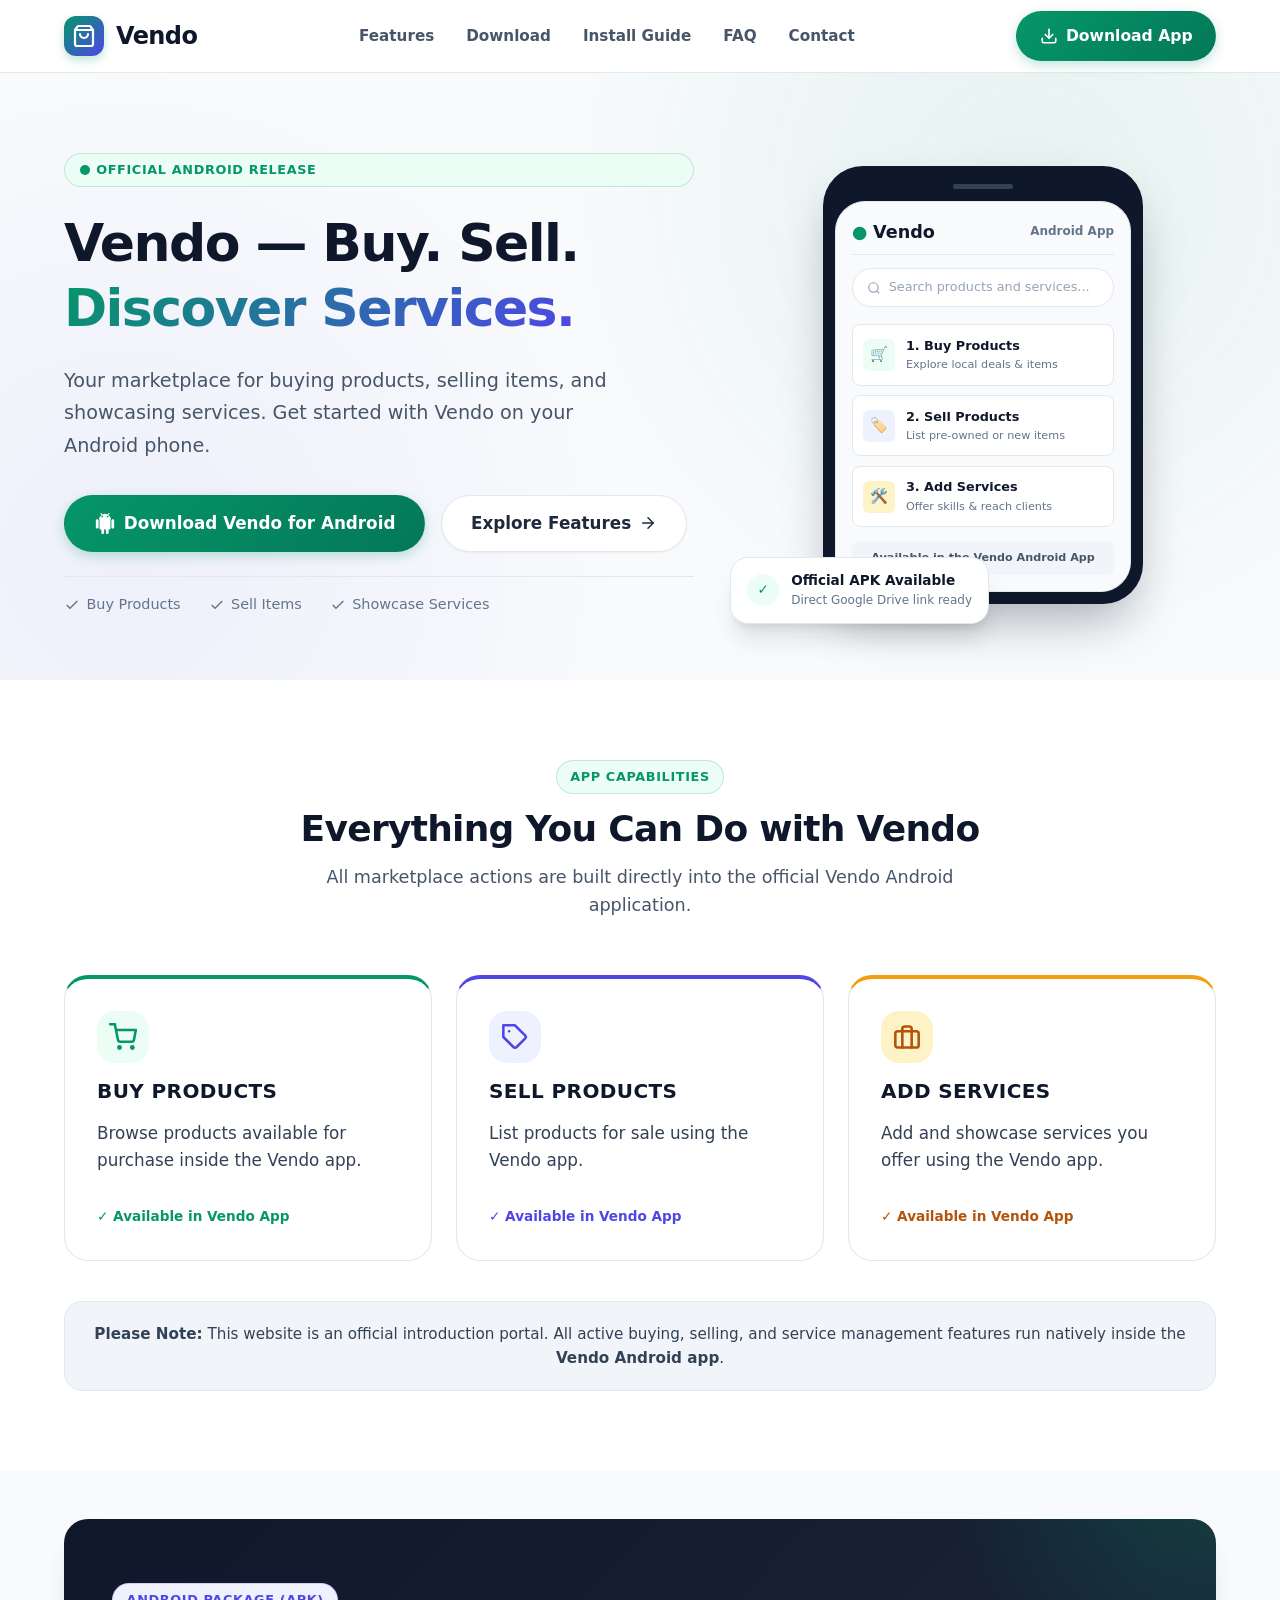
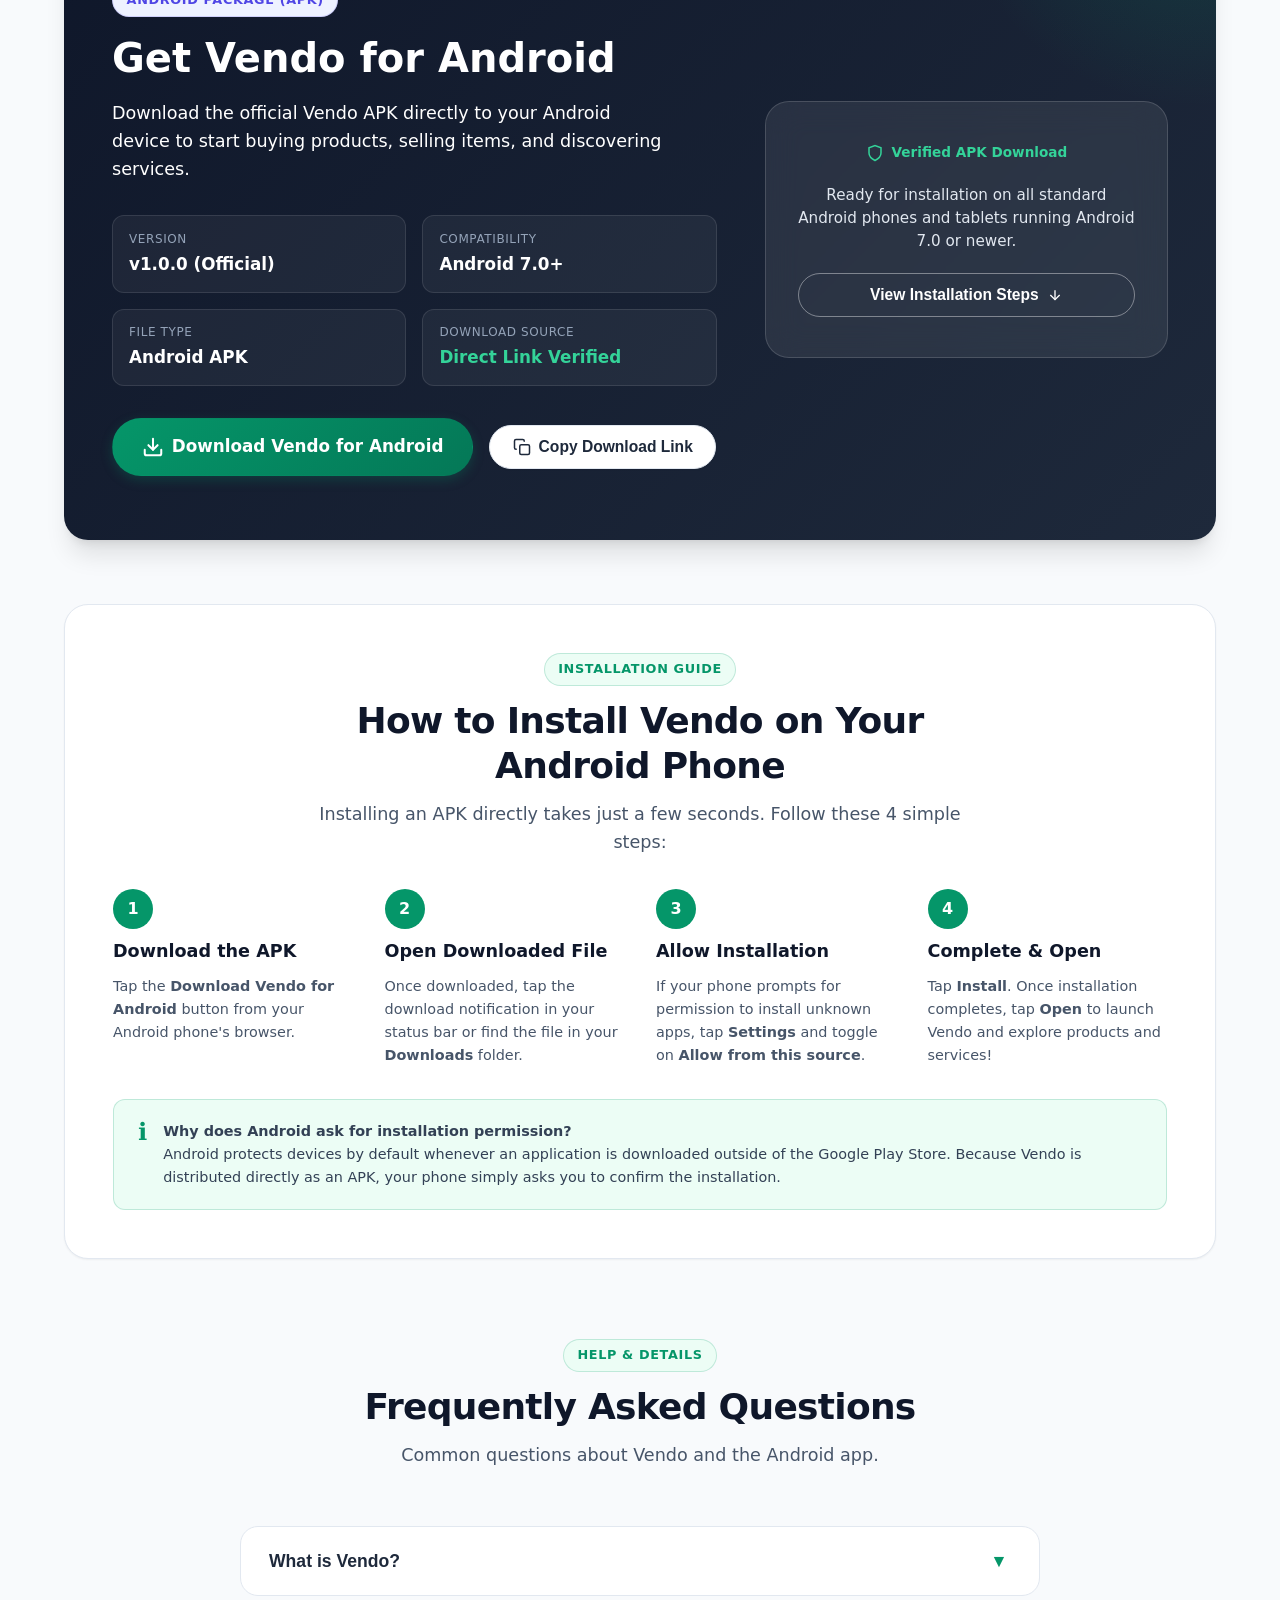
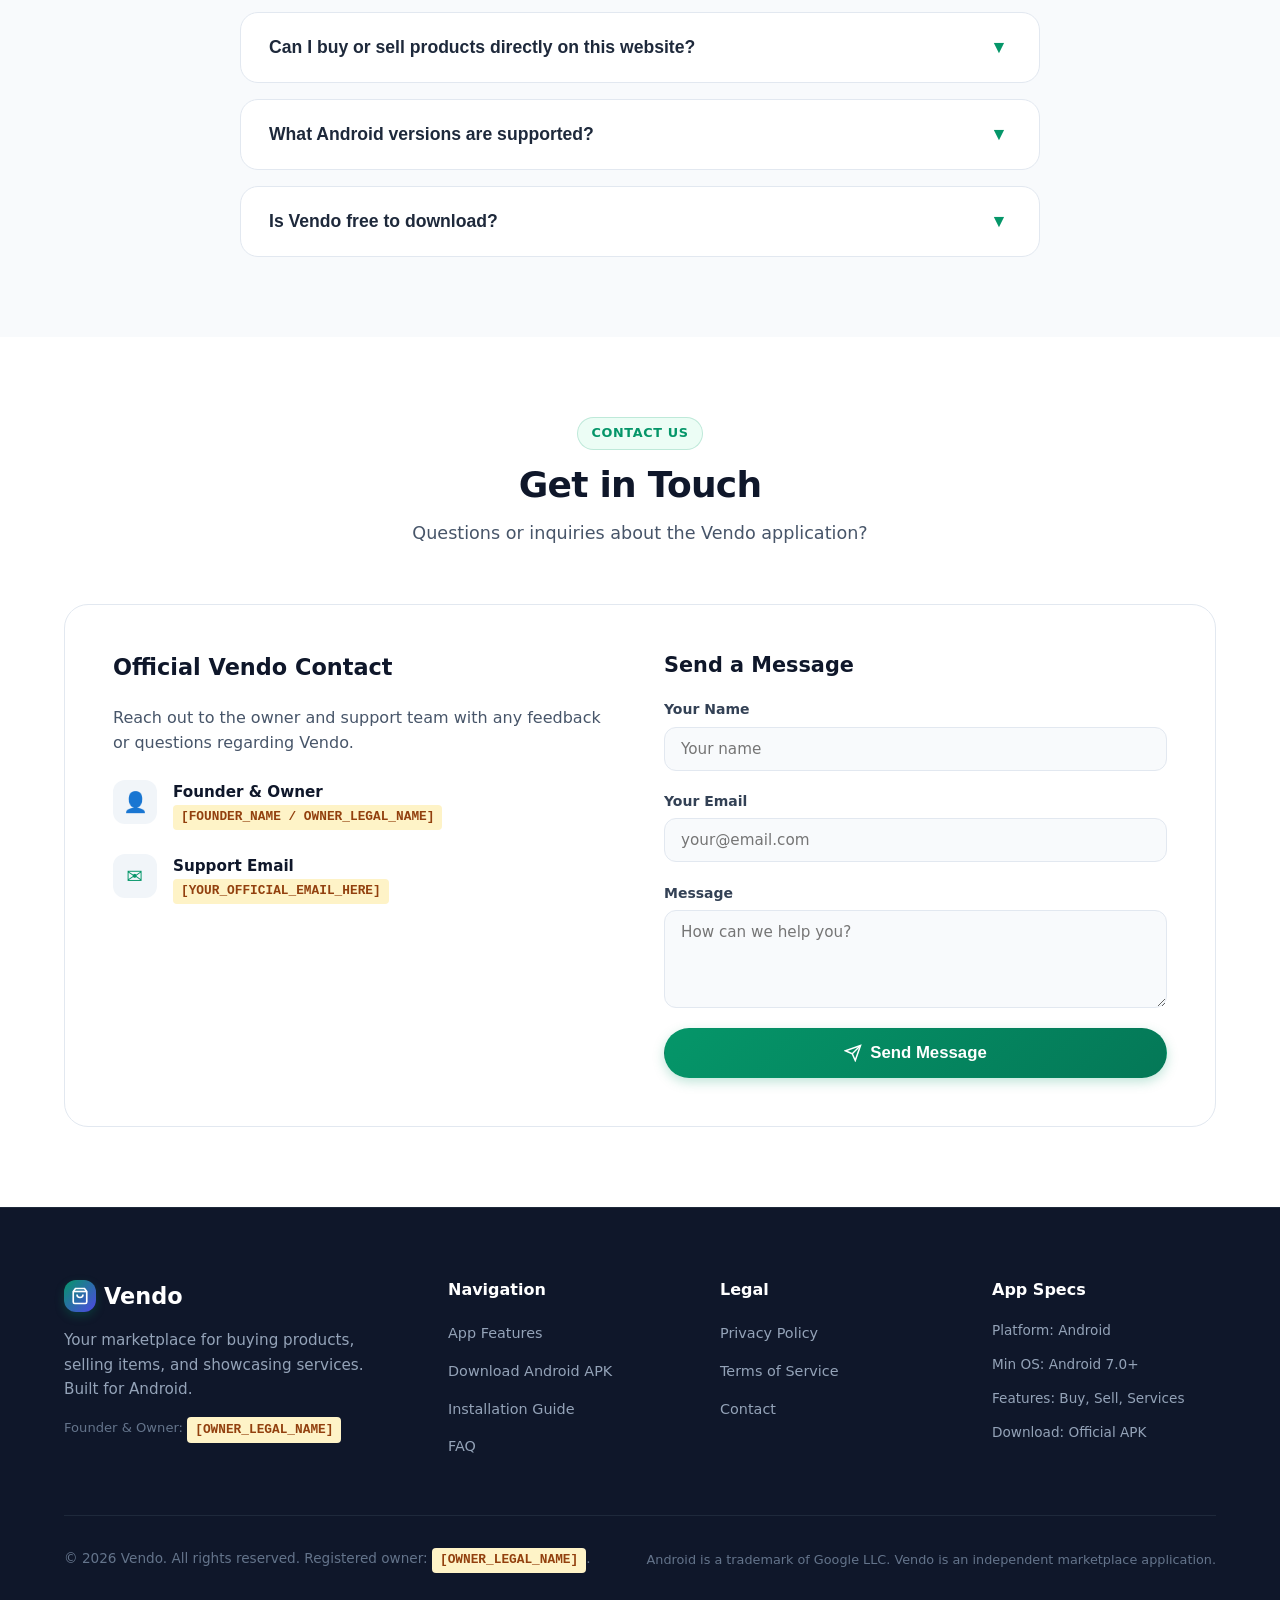
==== index.html @ dba53fa5 "Add files via upload" ====
<!DOCTYPE html>
<html lang="en">
<head>
  <meta charset="UTF-8">
  <meta name="viewport" content="width=device-width, initial-scale=1.0">
  <meta name="description" content="Your marketplace for buying products, selling items, and showcasing services. Get started with Vendo on your Android phone.">
  <meta name="theme-color" content="#059669">
  <title>Vendo — Buy. Sell. Discover Services.</title>
  <link rel="stylesheet" href="styles.css">
</head>
<body>

  <!-- Navigation Header -->
  <header class="header">
    <div class="container nav">
      <a href="#" class="brand-logo" aria-label="Vendo Home">
        <div class="brand-icon">
          <!-- Vendo Shopping & Services Icon SVG -->
          <svg width="24" height="24" viewBox="0 0 24 24" fill="none" stroke="currentColor" stroke-width="2.2" stroke-linecap="round" stroke-linejoin="round">
            <path d="M6 2L3 6v14a2 2 0 0 0 2 2h14a2 2 0 0 0 2-2V6l-3-4z"/>
            <line x1="3" y1="6" x2="21" y2="6"/>
            <path d="M16 10a4 4 0 0 1-8 0"/>
          </svg>
        </div>
        <span>Vendo</span>
      </a>

      <nav>
        <ul class="nav-links" id="navLinks">
          <li><a href="#features" class="nav-link">Features</a></li>
          <li><a href="#download" class="nav-link">Download</a></li>
          <li><a href="#installation-guide" class="nav-link">Install Guide</a></li>
          <li><a href="#faq" class="nav-link">FAQ</a></li>
          <li><a href="#contact" class="nav-link">Contact</a></li>
        </ul>
      </nav>

      <div class="nav-cta">
        <a href="https://drive.google.com/uc?export=download&id=1zGqnEfW3pC6KTOBpd0ypDv3TJyHWee6G" class="btn btn-primary btn-download-apk" target="_blank" rel="noopener noreferrer">
          <svg width="18" height="18" viewBox="0 0 24 24" fill="none" stroke="currentColor" stroke-width="2.2" stroke-linecap="round" stroke-linejoin="round">
            <path d="M21 15v4a2 2 0 0 1-2 2H5a2 2 0 0 1-2-2v-4"/>
            <polyline points="7 10 12 15 17 10"/>
            <line x1="12" y1="15" x2="12" y2="3"/>
          </svg>
          <span>Download App</span>
        </a>
        <button class="mobile-toggle" id="mobileToggle" aria-label="Toggle navigation menu" aria-expanded="false">
          <svg width="24" height="24" viewBox="0 0 24 24" fill="none" stroke="currentColor" stroke-width="2" stroke-linecap="round" stroke-linejoin="round">
            <line x1="3" y1="12" x2="21" y2="12"/>
            <line x1="3" y1="6" x2="21" y2="6"/>
            <line x1="3" y1="18" x2="21" y2="18"/>
          </svg>
        </button>
      </div>
    </div>
  </header>

  <main>
    <!-- Hero Section -->
    <section class="hero">
      <div class="container hero-grid">
        <div class="hero-content">
          <div class="badge">
            <svg width="12" height="12" viewBox="0 0 24 24" fill="currentColor">
              <circle cx="12" cy="12" r="10"/>
            </svg>
            Official Android Release
          </div>
          <h1 class="hero-title">
            Vendo — Buy. Sell. <span>Discover Services.</span>
          </h1>
          <p class="hero-description">
            Your marketplace for buying products, selling items, and showcasing services. Get started with Vendo on your Android phone.
          </p>

          <div class="hero-actions">
            <!-- Main Prominent Download Button connected to APK link -->
            <a href="https://drive.google.com/uc?export=download&id=1zGqnEfW3pC6KTOBpd0ypDv3TJyHWee6G" class="btn btn-primary btn-lg btn-download-apk" id="mainDownloadBtn" target="_blank" rel="noopener noreferrer">
              <!-- Android Robot Icon SVG -->
              <svg width="22" height="22" viewBox="0 0 24 24" fill="currentColor">
                <path d="M6 18c0 .55.45 1 1 1h1v3.5c0 .83.67 1.5 1.5 1.5s1.5-.67 1.5-1.5V19h2v3.5c0 .83.67 1.5 1.5 1.5s1.5-.67 1.5-1.5V19h1c.55 0 1-.45 1-1V8H6v10zM3.5 8C2.67 8 2 8.67 2 9.5v7c0 .83.67 1.5 1.5 1.5S5 17.33 5 16.5v-7C5 8.67 4.33 8 3.5 8zm17 0c-.83 0-1.5.67-1.5 1.5v7c0 .83.67 1.5 1.5 1.5s1.5-.67 1.5-1.5v-7c0-.83-.67-1.5-1.5-1.5zm-4.97-4.84l1.3-1.3c.2-.2.2-.51 0-.71-.2-.2-.51-.2-.71 0l-1.48 1.48C13.85 2.23 12.95 2 12 2s-1.85.23-2.64.63L7.88 1.15c-.2-.2-.51-.2-.71 0-.2.2-.2.51 0 .71l1.3 1.3C6.73 4.25 5.5 6 5.5 8h13c0-2-1.23-3.75-2.97-4.84zM9 6c-.55 0-1-.45-1-1s.45-1 1-1 1 .45 1 1-.45 1-1 1zm6 0c-.55 0-1-.45-1-1s.45-1 1-1 1 .45 1 1-.45 1-1 1z"/>
              </svg>
              <span>Download Vendo for Android</span>
            </a>
            <a href="#features" class="btn btn-secondary btn-lg">
              <span>Explore Features</span>
              <svg width="18" height="18" viewBox="0 0 24 24" fill="none" stroke="currentColor" stroke-width="2" stroke-linecap="round" stroke-linejoin="round">
                <line x1="5" y1="12" x2="19" y2="12"/>
                <polyline points="12 5 19 12 12 19"/>
              </svg>
            </a>
          </div>

          <div class="hero-meta">
            <div class="meta-item">
              <svg width="16" height="16" viewBox="0 0 24 24" fill="none" stroke="currentColor" stroke-width="2">
                <polyline points="20 6 9 17 4 12"/>
              </svg>
              <span>Buy Products</span>
            </div>
            <div class="meta-item">
              <svg width="16" height="16" viewBox="0 0 24 24" fill="none" stroke="currentColor" stroke-width="2">
                <polyline points="20 6 9 17 4 12"/>
              </svg>
              <span>Sell Items</span>
            </div>
            <div class="meta-item">
              <svg width="16" height="16" viewBox="0 0 24 24" fill="none" stroke="currentColor" stroke-width="2">
                <polyline points="20 6 9 17 4 12"/>
              </svg>
              <span>Showcase Services</span>
            </div>
          </div>
        </div>

        <!-- Phone Mockup -->
        <div class="mockup-wrapper">
          <div class="phone-mockup">
            <div class="phone-speaker"></div>
            <div class="phone-screen">
              <div class="screen-app-bar">
                <div class="screen-app-title">
                  <span style="color: var(--primary);">●</span> Vendo
                </div>
                <div style="font-size: 0.75rem; color: var(--slate-500); font-weight: 600;">
                  Android App
                </div>
              </div>

              <div class="screen-search-box">
                <svg width="14" height="14" viewBox="0 0 24 24" fill="none" stroke="currentColor" stroke-width="2">
                  <circle cx="11" cy="11" r="8"/>
                  <line x1="21" y1="21" x2="16.65" y2="16.65"/>
                </svg>
                <span>Search products and services...</span>
              </div>

              <!-- 3 Core App Pillars Mockup -->
              <div style="display: flex; flex-direction: column; gap: 0.6rem; margin-top: 0.25rem;">
                <!-- Buy Card Mockup -->
                <div style="background: var(--white); border-radius: var(--radius-sm); border: 1px solid var(--border); padding: 0.65rem; display: flex; align-items: center; gap: 0.65rem;">
                  <div style="width: 2rem; height: 2rem; border-radius: 6px; background: var(--primary-light); color: var(--primary); display: flex; align-items: center; justify-content: center; font-size: 0.9rem;">
                    🛒
                  </div>
                  <div>
                    <div style="font-size: 0.8rem; font-weight: 700; color: var(--slate-900);">1. Buy Products</div>
                    <div style="font-size: 0.7rem; color: var(--slate-500);">Explore local deals & items</div>
                  </div>
                </div>

                <!-- Sell Card Mockup -->
                <div style="background: var(--white); border-radius: var(--radius-sm); border: 1px solid var(--border); padding: 0.65rem; display: flex; align-items: center; gap: 0.65rem;">
                  <div style="width: 2rem; height: 2rem; border-radius: 6px; background: var(--accent-light); color: var(--accent); display: flex; align-items: center; justify-content: center; font-size: 0.9rem;">
                    🏷️
                  </div>
                  <div>
                    <div style="font-size: 0.8rem; font-weight: 700; color: var(--slate-900);">2. Sell Products</div>
                    <div style="font-size: 0.7rem; color: var(--slate-500);">List pre-owned or new items</div>
                  </div>
                </div>

                <!-- Services Card Mockup -->
                <div style="background: var(--white); border-radius: var(--radius-sm); border: 1px solid var(--border); padding: 0.65rem; display: flex; align-items: center; gap: 0.65rem;">
                  <div style="width: 2rem; height: 2rem; border-radius: 6px; background: #fef3c7; color: #b45309; display: flex; align-items: center; justify-content: center; font-size: 0.9rem;">
                    🛠️
                  </div>
                  <div>
                    <div style="font-size: 0.8rem; font-weight: 700; color: var(--slate-900);">3. Add Services</div>
                    <div style="font-size: 0.7rem; color: var(--slate-500);">Offer skills & reach clients</div>
                  </div>
                </div>
              </div>

              <div style="background: var(--slate-100); border-radius: var(--radius-sm); padding: 0.5rem; text-align: center; font-size: 0.7rem; color: var(--slate-600); font-weight: 600;">
                Available in the Vendo Android App
              </div>
            </div>
          </div>

          <div class="mockup-floating-card">
            <div style="background: var(--primary-light); color: var(--primary); width: 2rem; height: 2rem; border-radius: 50%; display: flex; align-items: center; justify-content: center; font-weight: 800;">
              ✓
            </div>
            <div>
              <div style="font-weight: 700; color: var(--slate-900);">Official APK Available</div>
              <div style="color: var(--slate-500); font-size: 0.75rem;">Direct Google Drive link ready</div>
            </div>
          </div>
        </div>
      </div>
    </section>

    <!-- Three Simple Feature Cards Section -->
    <section id="features" class="section section-bg-white">
      <div class="container">
        <div class="section-header">
          <div class="badge">App Capabilities</div>
          <h2 class="section-title">Everything You Can Do with Vendo</h2>
          <p class="section-subtitle">
            All marketplace actions are built directly into the official Vendo Android application.
          </p>
        </div>

        <!-- 3 DISTINCT FEATURE CARDS -->
        <div class="features-grid" style="grid-template-columns: repeat(auto-fit, minmax(280px, 1fr)); gap: 1.5rem;">
          
          <!-- Feature 1: BUY PRODUCTS -->
          <div class="feature-card" style="border-top: 4px solid var(--primary);">
            <div class="feature-icon-wrapper">
              <svg width="28" height="28" viewBox="0 0 24 24" fill="none" stroke="currentColor" stroke-width="2.2" stroke-linecap="round" stroke-linejoin="round">
                <circle cx="9" cy="21" r="1"/>
                <circle cx="20" cy="21" r="1"/>
                <path d="M1 1h4l2.68 13.39a2 2 0 0 0 2 1.61h9.72a2 2 0 0 0 2-1.61L23 6H6"/>
              </svg>
            </div>
            <h3 style="letter-spacing: 0.02em;">BUY PRODUCTS</h3>
            <p style="font-size: 1.05rem; line-height: 1.6; color: var(--slate-700);">
              Browse products available for purchase inside the Vendo app.
            </p>
            <div style="margin-top: auto; padding-top: 1rem; font-size: 0.85rem; font-weight: 700; color: var(--primary); display: flex; align-items: center; gap: 0.4rem;">
              <span>✓ Available in Vendo App</span>
            </div>
          </div>

          <!-- Feature 2: SELL PRODUCTS -->
          <div class="feature-card accent" style="border-top: 4px solid var(--accent);">
            <div class="feature-icon-wrapper">
              <svg width="28" height="28" viewBox="0 0 24 24" fill="none" stroke="currentColor" stroke-width="2.2" stroke-linecap="round" stroke-linejoin="round">
                <path d="M20.59 13.41l-7.17 7.17a2 2 0 0 1-2.83 0L2 12V2h10l8.59 8.59a2 2 0 0 1 0 2.82z"/>
                <line x1="7" y1="7" x2="7.01" y2="7"/>
              </svg>
            </div>
            <h3 style="letter-spacing: 0.02em;">SELL PRODUCTS</h3>
            <p style="font-size: 1.05rem; line-height: 1.6; color: var(--slate-700);">
              List products for sale using the Vendo app.
            </p>
            <div style="margin-top: auto; padding-top: 1rem; font-size: 0.85rem; font-weight: 700; color: var(--accent); display: flex; align-items: center; gap: 0.4rem;">
              <span>✓ Available in Vendo App</span>
            </div>
          </div>

          <!-- Feature 3: ADD SERVICES -->
          <div class="feature-card" style="border-top: 4px solid #f59e0b;">
            <div class="feature-icon-wrapper" style="background: #fef3c7; color: #b45309;">
              <svg width="28" height="28" viewBox="0 0 24 24" fill="none" stroke="currentColor" stroke-width="2.2" stroke-linecap="round" stroke-linejoin="round">
                <rect x="2" y="7" width="20" height="14" rx="2" ry="2"/>
                <path d="M16 21V5a2 2 0 0 0-2-2h-4a2 2 0 0 0-2 2v16"/>
              </svg>
            </div>
            <h3 style="letter-spacing: 0.02em;">ADD SERVICES</h3>
            <p style="font-size: 1.05rem; line-height: 1.6; color: var(--slate-700);">
              Add and showcase services you offer using the Vendo app.
            </p>
            <div style="margin-top: auto; padding-top: 1rem; font-size: 0.85rem; font-weight: 700; color: #b45309; display: flex; align-items: center; gap: 0.4rem;">
              <span>✓ Available in Vendo App</span>
            </div>
          </div>

        </div>

        <!-- Note banner -->
        <div style="margin-top: 2.5rem; padding: 1.25rem 1.5rem; background: var(--slate-100); border: 1px solid var(--border); border-radius: var(--radius-lg); text-align: center; font-size: 0.95rem; color: var(--slate-700);">
          <strong>Please Note:</strong> This website is an official introduction portal. All active buying, selling, and service management features run natively inside the <strong>Vendo Android app</strong>.
        </div>
      </div>
    </section>

    <!-- Dedicated Android APK Download Section -->
    <section id="download" class="container">
      <div class="download-section">
        <div class="download-grid">
          <div class="download-content">
            <div class="badge badge-accent" style="margin-bottom: 1rem;">
              Android Package (APK)
            </div>
            <h2>Get Vendo for Android</h2>
            <p>
              Download the official Vendo APK directly to your Android device to start buying products, selling items, and discovering services.
            </p>

            <div class="download-spec-list">
              <div class="spec-item">
                <div class="spec-label">Version</div>
                <div class="spec-value">v1.0.0 (Official)</div>
              </div>
              <div class="spec-item">
                <div class="spec-label">Compatibility</div>
                <div class="spec-value">Android 7.0+</div>
              </div>
              <div class="spec-item">
                <div class="spec-label">File Type</div>
                <div class="spec-value">Android APK</div>
              </div>
              <div class="spec-item">
                <div class="spec-label">Download Source</div>
                <div class="spec-value" style="color: #34d399;">Direct Link Verified</div>
              </div>
            </div>

            <div style="display: flex; flex-wrap: wrap; gap: 1rem; align-items: center;">
              <!-- Prominent Download Button -->
              <a href="https://drive.google.com/uc?export=download&id=1zGqnEfW3pC6KTOBpd0ypDv3TJyHWee6G" class="btn btn-primary btn-lg btn-download-apk" target="_blank" rel="noopener noreferrer">
                <svg width="22" height="22" viewBox="0 0 24 24" fill="none" stroke="currentColor" stroke-width="2.2" stroke-linecap="round" stroke-linejoin="round">
                  <path d="M21 15v4a2 2 0 0 1-2 2H5a2 2 0 0 1-2-2v-4"/>
                  <polyline points="7 10 12 15 17 10"/>
                  <line x1="12" y1="15" x2="12" y2="3"/>
                </svg>
                <span>Download Vendo for Android</span>
              </a>
              <button id="copyApkLinkBtn" class="btn btn-secondary">
                <svg width="18" height="18" viewBox="0 0 24 24" fill="none" stroke="currentColor" stroke-width="2">
                  <rect x="9" y="9" width="13" height="13" rx="2" ry="2"/>
                  <path d="M5 15H4a2 2 0 0 1-2-2V4a2 2 0 0 1 2-2h9a2 2 0 0 1 2 2v1"/>
                </svg>
                <span>Copy Download Link</span>
              </button>
            </div>
          </div>

          <div class="download-actions-card">
            <div class="download-status-badge">
              <svg width="18" height="18" viewBox="0 0 24 24" fill="none" stroke="currentColor" stroke-width="2">
                <path d="M12 22s8-4 8-10V5l-8-3-8 3v7c0 6 8 10 8 10z"/>
              </svg>
              <span>Verified APK Download</span>
            </div>

            <div style="font-size: 0.95rem; color: var(--slate-200); line-height: 1.5;">
              Ready for installation on all standard Android phones and tablets running Android 7.0 or newer.
            </div>

            <button id="viewInstallGuideBtn" class="btn btn-outline" style="color: var(--white); border-color: rgba(255, 255, 255, 0.4);">
              <span>View Installation Steps</span>
              <svg width="16" height="16" viewBox="0 0 24 24" fill="none" stroke="currentColor" stroke-width="2">
                <line x1="12" y1="5" x2="12" y2="19"/>
                <polyline points="19 12 12 19 5 12"/>
              </svg>
            </button>
          </div>
        </div>
      </div>
    </section>

    <!-- Safe APK Installation Guide -->
    <section id="installation-guide" class="container">
      <div class="installation-guide">
        <div class="section-header" style="margin-bottom: 2rem;">
          <div class="badge">Installation Guide</div>
          <h2 class="section-title">How to Install Vendo on Your Android Phone</h2>
          <p class="section-subtitle">
            Installing an APK directly takes just a few seconds. Follow these 4 simple steps:
          </p>
        </div>

        <div class="steps-grid">
          <div class="step-card">
            <div class="step-number">1</div>
            <h4>Download the APK</h4>
            <p>Tap the <strong>Download Vendo for Android</strong> button from your Android phone's browser.</p>
          </div>

          <div class="step-card">
            <div class="step-number">2</div>
            <h4>Open Downloaded File</h4>
            <p>Once downloaded, tap the download notification in your status bar or find the file in your <strong>Downloads</strong> folder.</p>
          </div>

          <div class="step-card">
            <div class="step-number">3</div>
            <h4>Allow Installation</h4>
            <p>If your phone prompts for permission to install unknown apps, tap <strong>Settings</strong> and toggle on <strong>Allow from this source</strong>.</p>
          </div>

          <div class="step-card">
            <div class="step-number">4</div>
            <h4>Complete & Open</h4>
            <p>Tap <strong>Install</strong>. Once installation completes, tap <strong>Open</strong> to launch Vendo and explore products and services!</p>
          </div>
        </div>

        <div style="margin-top: 2rem; padding: 1.25rem 1.5rem; background: var(--primary-light); border: 1px solid rgba(5, 150, 105, 0.2); border-radius: var(--radius-md); display: flex; align-items: flex-start; gap: 1rem;">
          <div style="color: var(--primary); font-size: 1.5rem; line-height: 1;">ℹ️</div>
          <div style="font-size: 0.9rem; color: var(--slate-700);">
            <strong>Why does Android ask for installation permission?</strong><br>
            Android protects devices by default whenever an application is downloaded outside of the Google Play Store. Because Vendo is distributed directly as an APK, your phone simply asks you to confirm the installation.
          </div>
        </div>
      </div>
    </section>

    <!-- Frequently Asked Questions -->
    <section id="faq" class="section">
      <div class="container">
        <div class="section-header">
          <div class="badge">Help & Details</div>
          <h2 class="section-title">Frequently Asked Questions</h2>
          <p class="section-subtitle">Common questions about Vendo and the Android app.</p>
        </div>

        <div class="faq-list">
          <div class="faq-item">
            <button class="faq-question" aria-expanded="false">
              <span>What is Vendo?</span>
              <div class="faq-icon">▼</div>
            </button>
            <div class="faq-answer">
              <p>
                Vendo is a marketplace application for Android that allows users to buy products, sell items, and showcase services in their local area.
              </p>
            </div>
          </div>

          <div class="faq-item">
            <button class="faq-question" aria-expanded="false">
              <span>Can I buy or sell products directly on this website?</span>
              <div class="faq-icon">▼</div>
            </button>
            <div class="faq-answer">
              <p>
                No. This website is the official informational and download portal. All buying, selling, and service discovery features are exclusively available inside the Vendo Android application.
              </p>
            </div>
          </div>

          <div class="faq-item">
            <button class="faq-question" aria-expanded="false">
              <span>What Android versions are supported?</span>
              <div class="faq-icon">▼</div>
            </button>
            <div class="faq-answer">
              <p>
                Vendo supports Android 7.0 (Nougat / API 24) and all newer Android versions on standard smartphones and tablets.
              </p>
            </div>
          </div>

          <div class="faq-item">
            <button class="faq-question" aria-expanded="false">
              <span>Is Vendo free to download?</span>
              <div class="faq-icon">▼</div>
            </button>
            <div class="faq-answer">
              <p>
                Yes, the Vendo Android app is completely free to download and install via the official APK link provided on this website.
              </p>
            </div>
          </div>
        </div>
      </div>
    </section>

    <!-- Contact Section -->
    <section id="contact" class="section section-bg-white">
      <div class="container">
        <div class="section-header">
          <div class="badge">Contact Us</div>
          <h2 class="section-title">Get in Touch</h2>
          <p class="section-subtitle">Questions or inquiries about the Vendo application?</p>
        </div>

        <div class="contact-grid">
          <div class="contact-info">
            <h3 style="font-size: 1.4rem;">Official Vendo Contact</h3>
            <p>
              Reach out to the owner and support team with any feedback or questions regarding Vendo.
            </p>

            <div class="contact-item">
              <div class="contact-item-icon">👤</div>
              <div>
                <div class="contact-item-title">Founder & Owner</div>
                <div class="contact-item-value">
                  <span class="placeholder-tag">[FOUNDER_NAME / OWNER_LEGAL_NAME]</span>
                </div>
              </div>
            </div>

            <div class="contact-item">
              <div class="contact-item-icon">✉️</div>
              <div>
                <div class="contact-item-title">Support Email</div>
                <div class="contact-item-value">
                  <span class="placeholder-tag">[YOUR_OFFICIAL_EMAIL_HERE]</span>
                </div>
              </div>
            </div>
          </div>

          <div>
            <form class="contact-form" id="contactForm">
              <h3 style="font-size: 1.3rem;">Send a Message</h3>

              <div class="form-group">
                <label for="contactName" class="form-label">Your Name</label>
                <input type="text" id="contactName" class="form-input" placeholder="Your name" required>
              </div>

              <div class="form-group">
                <label for="contactEmail" class="form-label">Your Email</label>
                <input type="email" id="contactEmail" class="form-input" placeholder="your@email.com" required>
              </div>

              <div class="form-group">
                <label for="contactMessage" class="form-label">Message</label>
                <textarea id="contactMessage" rows="4" class="form-textarea" placeholder="How can we help you?" required></textarea>
              </div>

              <button type="submit" class="btn btn-primary btn-lg" style="width: 100%;">
                <svg width="18" height="18" viewBox="0 0 24 24" fill="none" stroke="currentColor" stroke-width="2">
                  <line x1="22" y1="2" x2="11" y2="13"/>
                  <polygon points="22 2 15 22 11 13 2 9 22 2"/>
                </svg>
                <span>Send Message</span>
              </button>
            </form>
          </div>
        </div>
      </div>
    </section>
  </main>

  <!-- Professional Footer -->
  <footer class="footer">
    <div class="container">
      <div class="footer-grid">
        <div class="footer-brand">
          <h3>
            <div class="brand-icon" style="width: 2rem; height: 2rem; font-size: 0.9rem;">
              <svg width="18" height="18" viewBox="0 0 24 24" fill="none" stroke="currentColor" stroke-width="2.2">
                <path d="M6 2L3 6v14a2 2 0 0 0 2 2h14a2 2 0 0 0 2-2V6l-3-4z"/>
                <line x1="3" y1="6" x2="21" y2="6"/>
                <path d="M16 10a4 4 0 0 1-8 0"/>
              </svg>
            </div>
            <span>Vendo</span>
          </h3>
          <p>
            Your marketplace for buying products, selling items, and showcasing services. Built for Android.
          </p>
          <div style="margin-top: 1rem; font-size: 0.82rem; color: var(--slate-500);">
            Founder & Owner: <span class="placeholder-tag">[OWNER_LEGAL_NAME]</span>
          </div>
        </div>

        <div class="footer-col">
          <h4>Navigation</h4>
          <ul class="footer-links">
            <li><a href="#features" class="footer-link">App Features</a></li>
            <li><a href="#download" class="footer-link">Download Android APK</a></li>
            <li><a href="#installation-guide" class="footer-link">Installation Guide</a></li>
            <li><a href="#faq" class="footer-link">FAQ</a></li>
          </ul>
        </div>

        <div class="footer-col">
          <h4>Legal</h4>
          <ul class="footer-links">
            <li><a href="privacy.html" class="footer-link">Privacy Policy</a></li>
            <li><a href="terms.html" class="footer-link">Terms of Service</a></li>
            <li><a href="#contact" class="footer-link">Contact</a></li>
          </ul>
        </div>

        <div class="footer-col">
          <h4>App Specs</h4>
          <ul class="footer-links" style="font-size: 0.85rem; color: var(--slate-400);">
            <li>Platform: Android</li>
            <li>Min OS: Android 7.0+</li>
            <li>Features: Buy, Sell, Services</li>
            <li>Download: Official APK</li>
          </ul>
        </div>
      </div>

      <div class="footer-bottom">
        <div>
          © <span id="currentYear">2026</span> Vendo. All rights reserved. Registered owner: <span class="placeholder-tag">[OWNER_LEGAL_NAME]</span>.
        </div>
        <div style="font-size: 0.8rem; color: var(--slate-500);">
          Android is a trademark of Google LLC. Vendo is an independent marketplace application.
        </div>
      </div>
    </div>
  </footer>

  <script src="app.js"></script>
  <script>
    document.getElementById("currentYear").textContent = new Date().getFullYear();
  </script>
</body>
</html>
---- styles.css ----
/* ============================================================
   Vendo Official Website Stylesheet
   Modern, Lightweight, Responsive Marketplace Design System
   ============================================================ */

:root {
  --primary: #059669;
  --primary-hover: #047857;
  --primary-light: #ecfdf5;
  --primary-glow: rgba(5, 150, 105, 0.25);
  
  --accent: #4f46e5;
  --accent-light: #eef2ff;
  --accent-glow: rgba(79, 70, 229, 0.2);

  --slate-900: #0f172a;
  --slate-800: #1e293b;
  --slate-700: #334155;
  --slate-600: #475569;
  --slate-500: #64748b;
  --slate-400: #94a3b8;
  --slate-200: #e2e8f0;
  --slate-100: #f1f5f9;
  --slate-50:  #f8fafc;
  --white:     #ffffff;

  --success: #10b981;
  --warning: #f59e0b;
  --border: #e2e8f0;
  --card-bg: #ffffff;
  
  --shadow-sm: 0 1px 2px 0 rgba(0, 0, 0, 0.05);
  --shadow-md: 0 4px 6px -1px rgba(0, 0, 0, 0.1), 0 2px 4px -2px rgba(0, 0, 0, 0.1);
  --shadow-lg: 0 10px 15px -3px rgba(0, 0, 0, 0.1), 0 4px 6px -4px rgba(0, 0, 0, 0.1);
  --shadow-xl: 0 20px 25px -5px rgba(0, 0, 0, 0.1), 0 8px 10px -6px rgba(0, 0, 0, 0.1);

  --radius-sm: 8px;
  --radius-md: 12px;
  --radius-lg: 18px;
  --radius-xl: 24px;
  --radius-full: 9999px;

  --font-sans: system-ui, -apple-system, BlinkMacSystemFont, 'Segoe UI', Roboto, Helvetica, Arial, sans-serif;
  --transition: all 0.25s cubic-bezier(0.4, 0, 0.2, 1);
}

/* Base & Reset */
*, *::before, *::after {
  box-sizing: border-box;
  margin: 0;
  padding: 0;
}

html {
  scroll-behavior: smooth;
  font-size: 16px;
  -webkit-text-size-adjust: 100%;
}

body {
  font-family: var(--font-sans);
  background-color: var(--slate-50);
  color: var(--slate-800);
  line-height: 1.6;
  overflow-x: hidden;
}

/* Container */
.container {
  width: 100%;
  max-width: 1200px;
  margin: 0 auto;
  padding: 0 1.5rem;
}

/* Typography */
h1, h2, h3, h4, h5, h6 {
  color: var(--slate-900);
  font-weight: 700;
  line-height: 1.25;
}

p {
  color: var(--slate-600);
}

a {
  color: inherit;
  text-decoration: none;
}

/* Header & Navigation */
.header {
  position: sticky;
  top: 0;
  z-index: 100;
  background: rgba(255, 255, 255, 0.88);
  backdrop-filter: blur(14px);
  -webkit-backdrop-filter: blur(14px);
  border-bottom: 1px solid var(--border);
  transition: var(--transition);
}

.nav {
  display: flex;
  align-items: center;
  justify-content: space-between;
  height: 4.5rem;
}

.brand-logo {
  display: flex;
  align-items: center;
  gap: 0.75rem;
  font-size: 1.5rem;
  font-weight: 800;
  color: var(--slate-900);
  letter-spacing: -0.025em;
}

.brand-icon {
  width: 2.5rem;
  height: 2.5rem;
  border-radius: var(--radius-md);
  background: linear-gradient(135deg, var(--primary) 0%, var(--accent) 100%);
  display: flex;
  align-items: center;
  justify-content: center;
  color: var(--white);
  box-shadow: 0 4px 10px var(--primary-glow);
}

.nav-links {
  display: flex;
  align-items: center;
  gap: 2rem;
  list-style: none;
}

.nav-link {
  font-weight: 600;
  color: var(--slate-600);
  transition: var(--transition);
  font-size: 0.95rem;
}

.nav-link:hover {
  color: var(--primary);
}

.nav-cta {
  display: flex;
  align-items: center;
  gap: 1rem;
}

/* Mobile Menu Toggle */
.mobile-toggle {
  display: none;
  background: none;
  border: none;
  padding: 0.5rem;
  cursor: pointer;
  color: var(--slate-700);
  border-radius: var(--radius-sm);
}

.mobile-toggle:focus-visible {
  outline: 2px solid var(--primary);
}

/* Buttons */
.btn {
  display: inline-flex;
  align-items: center;
  justify-content: center;
  gap: 0.5rem;
  font-weight: 600;
  font-size: 0.975rem;
  padding: 0.75rem 1.4rem;
  border-radius: var(--radius-full);
  cursor: pointer;
  transition: var(--transition);
  border: 1px solid transparent;
  white-space: nowrap;
}

.btn-primary {
  background: linear-gradient(135deg, var(--primary) 0%, #047857 100%);
  color: var(--white);
  box-shadow: 0 4px 12px var(--primary-glow);
}

.btn-primary:hover {
  transform: translateY(-2px);
  box-shadow: 0 8px 18px var(--primary-glow);
}

.btn-primary:active {
  transform: translateY(0);
}

.btn-secondary {
  background: var(--white);
  color: var(--slate-800);
  border-color: var(--slate-200);
  box-shadow: var(--shadow-sm);
}

.btn-secondary:hover {
  background: var(--slate-50);
  border-color: var(--slate-300);
  transform: translateY(-1px);
}

.btn-outline {
  background: transparent;
  color: var(--primary);
  border-color: var(--primary);
}

.btn-outline:hover {
  background: var(--primary-light);
}

.btn-lg {
  padding: 0.9rem 1.8rem;
  font-size: 1.05rem;
}

/* Badges */
.badge {
  display: inline-flex;
  align-items: center;
  gap: 0.35rem;
  font-size: 0.8rem;
  font-weight: 700;
  text-transform: uppercase;
  letter-spacing: 0.05em;
  padding: 0.35rem 0.85rem;
  border-radius: var(--radius-full);
  background: var(--primary-light);
  color: var(--primary);
  border: 1px solid rgba(5, 150, 105, 0.2);
}

.badge-accent {
  background: var(--accent-light);
  color: var(--accent);
  border-color: rgba(79, 70, 229, 0.2);
}

/* Hero Section */
.hero {
  position: relative;
  padding: 5rem 0 4rem;
  background: radial-gradient(circle at 80% 20%, rgba(5, 150, 105, 0.08) 0%, transparent 40%),
              radial-gradient(circle at 10% 80%, rgba(79, 70, 229, 0.06) 0%, transparent 40%);
  overflow: hidden;
}

.hero-grid {
  display: grid;
  grid-template-columns: 1.15fr 0.85fr;
  align-items: center;
  gap: 3.5rem;
}

.hero-content {
  display: flex;
  flex-direction: column;
  gap: 1.5rem;
}

.hero-title {
  font-size: 3.25rem;
  font-weight: 800;
  letter-spacing: -0.03em;
  color: var(--slate-900);
}

.hero-title span {
  background: linear-gradient(135deg, var(--primary) 0%, var(--accent) 100%);
  -webkit-background-clip: text;
  -webkit-text-fill-color: transparent;
}

.hero-description {
  font-size: 1.2rem;
  color: var(--slate-600);
  line-height: 1.7;
  max-width: 580px;
}

.hero-actions {
  display: flex;
  flex-wrap: wrap;
  align-items: center;
  gap: 1rem;
  margin-top: 0.5rem;
}

.hero-meta {
  display: flex;
  align-items: center;
  gap: 1.75rem;
  padding-top: 1rem;
  border-top: 1px solid var(--slate-200);
  font-size: 0.9rem;
  color: var(--slate-500);
}

.meta-item {
  display: flex;
  align-items: center;
  gap: 0.4rem;
}

/* Phone Mockup */
.mockup-wrapper {
  position: relative;
  display: flex;
  justify-content: center;
}

.phone-mockup {
  position: relative;
  width: 100%;
  max-width: 320px;
  background: var(--slate-900);
  border-radius: 40px;
  padding: 12px;
  box-shadow: 0 25px 50px -12px rgba(15, 23, 42, 0.35),
              0 0 0 1px rgba(255, 255, 255, 0.1);
}

.phone-speaker {
  width: 60px;
  height: 5px;
  background: var(--slate-700);
  border-radius: var(--radius-full);
  margin: 6px auto 12px;
}

.phone-screen {
  background: var(--slate-50);
  border-radius: 30px;
  padding: 1rem;
  overflow: hidden;
  display: flex;
  flex-direction: column;
  gap: 0.85rem;
  border: 1px solid var(--slate-200);
}

.screen-app-bar {
  display: flex;
  align-items: center;
  justify-content: space-between;
  padding-bottom: 0.5rem;
  border-bottom: 1px solid var(--slate-200);
}

.screen-app-title {
  font-weight: 800;
  font-size: 1.1rem;
  color: var(--slate-900);
  display: flex;
  align-items: center;
  gap: 0.35rem;
}

.screen-search-box {
  background: var(--white);
  border: 1px solid var(--slate-200);
  border-radius: var(--radius-full);
  padding: 0.5rem 0.85rem;
  font-size: 0.8rem;
  color: var(--slate-400);
  display: flex;
  align-items: center;
  gap: 0.5rem;
}

.screen-tags {
  display: flex;
  gap: 0.4rem;
  overflow-x: auto;
  padding-bottom: 0.2rem;
}

.screen-tag {
  font-size: 0.72rem;
  padding: 0.25rem 0.6rem;
  border-radius: var(--radius-full);
  background: var(--white);
  border: 1px solid var(--slate-200);
  white-space: nowrap;
  font-weight: 600;
  color: var(--slate-700);
}

.screen-tag.active {
  background: var(--primary);
  color: var(--white);
  border-color: var(--primary);
}

.screen-card {
  background: var(--white);
  border-radius: var(--radius-md);
  border: 1px solid var(--slate-200);
  overflow: hidden;
  box-shadow: var(--shadow-sm);
}

.screen-card-img {
  height: 110px;
  background: linear-gradient(135deg, #059669 0%, #3b82f6 100%);
  position: relative;
  display: flex;
  align-items: center;
  justify-content: center;
  color: var(--white);
}

.screen-card-badge {
  position: absolute;
  top: 8px;
  right: 8px;
  background: rgba(15, 23, 42, 0.75);
  color: var(--white);
  padding: 2px 7px;
  border-radius: var(--radius-full);
  font-size: 0.65rem;
  font-weight: 700;
}

.screen-card-body {
  padding: 0.65rem;
}

.screen-card-price {
  font-weight: 800;
  font-size: 1rem;
  color: var(--primary);
}

.screen-card-title {
  font-size: 0.8rem;
  font-weight: 600;
  color: var(--slate-800);
  margin-top: 2px;
}

.screen-card-footer {
  display: flex;
  justify-content: space-between;
  align-items: center;
  margin-top: 0.4rem;
  font-size: 0.7rem;
  color: var(--slate-500);
}

.mockup-floating-card {
  position: absolute;
  bottom: -20px;
  left: -20px;
  background: var(--white);
  padding: 0.75rem 1rem;
  border-radius: var(--radius-lg);
  box-shadow: var(--shadow-xl);
  border: 1px solid var(--slate-200);
  display: flex;
  align-items: center;
  gap: 0.75rem;
  font-size: 0.85rem;
  animation: float 4s ease-in-out infinite;
}

@keyframes float {
  0%, 100% { transform: translateY(0); }
  50% { transform: translateY(-8px); }
}

/* Section Common */
.section {
  padding: 5rem 0;
}

.section-bg-white {
  background: var(--white);
}

.section-bg-alt {
  background: var(--slate-100);
}

.section-header {
  text-align: center;
  max-width: 680px;
  margin: 0 auto 3.5rem;
}

.section-title {
  font-size: 2.25rem;
  margin-top: 0.75rem;
  letter-spacing: -0.02em;
}

.section-subtitle {
  margin-top: 0.75rem;
  font-size: 1.1rem;
  color: var(--slate-600);
}

/* Features Grid */
.features-grid {
  display: grid;
  grid-template-columns: repeat(auto-fit, minmax(320px, 1fr));
  gap: 2rem;
}

.feature-card {
  background: var(--card-bg);
  border: 1px solid var(--border);
  border-radius: var(--radius-xl);
  padding: 2rem;
  transition: var(--transition);
  display: flex;
  flex-direction: column;
  gap: 1rem;
}

.feature-card:hover {
  transform: translateY(-4px);
  box-shadow: var(--shadow-lg);
  border-color: var(--slate-300);
}

.feature-icon-wrapper {
  width: 3.25rem;
  height: 3.25rem;
  border-radius: var(--radius-lg);
  background: var(--primary-light);
  color: var(--primary);
  display: flex;
  align-items: center;
  justify-content: center;
  font-size: 1.5rem;
}

.feature-card.accent .feature-icon-wrapper {
  background: var(--accent-light);
  color: var(--accent);
}

.feature-card h3 {
  font-size: 1.25rem;
}

.feature-card p {
  font-size: 0.95rem;
  line-height: 1.6;
}

/* Why Choose Section */
.why-grid {
  display: grid;
  grid-template-columns: repeat(auto-fit, minmax(260px, 1fr));
  gap: 1.5rem;
}

.why-card {
  background: var(--white);
  padding: 2rem 1.75rem;
  border-radius: var(--radius-lg);
  border: 1px solid var(--border);
  box-shadow: var(--shadow-sm);
  transition: var(--transition);
}

.why-card:hover {
  border-color: var(--primary);
  box-shadow: var(--shadow-md);
}

.why-num {
  font-size: 2.5rem;
  font-weight: 900;
  color: var(--primary);
  opacity: 0.3;
  line-height: 1;
  margin-bottom: 0.5rem;
}

.why-card h4 {
  font-size: 1.15rem;
  margin-bottom: 0.5rem;
}

/* Download Section */
.download-section {
  background: linear-gradient(135deg, var(--slate-900) 0%, var(--slate-800) 100%);
  color: var(--white);
  border-radius: var(--radius-xl);
  padding: 4rem 3rem;
  margin: 3rem auto;
  box-shadow: var(--shadow-xl);
  position: relative;
  overflow: hidden;
}

.download-section::before {
  content: '';
  position: absolute;
  top: -50%;
  right: -20%;
  width: 500px;
  height: 500px;
  background: radial-gradient(circle, var(--primary-glow) 0%, transparent 70%);
  pointer-events: none;
}

.download-grid {
  display: grid;
  grid-template-columns: 1.2fr 0.8fr;
  gap: 3rem;
  align-items: center;
  position: relative;
  z-index: 1;
}

.download-content h2 {
  color: var(--white);
  font-size: 2.5rem;
  margin-bottom: 1rem;
}

.download-content p {
  color: var(--slate-300);
  font-size: 1.1rem;
  margin-bottom: 2rem;
  max-width: 550px;
}

.download-spec-list {
  display: grid;
  grid-template-columns: repeat(2, 1fr);
  gap: 1rem;
  margin-bottom: 2rem;
}

.spec-item {
  background: rgba(255, 255, 255, 0.05);
  border: 1px solid rgba(255, 255, 255, 0.1);
  padding: 0.85rem 1rem;
  border-radius: var(--radius-md);
}

.spec-label {
  font-size: 0.75rem;
  text-transform: uppercase;
  letter-spacing: 0.05em;
  color: var(--slate-400);
}

.spec-value {
  font-size: 1.05rem;
  font-weight: 700;
  color: var(--white);
  margin-top: 2px;
}

.download-actions-card {
  background: rgba(255, 255, 255, 0.08);
  border: 1px solid rgba(255, 255, 255, 0.15);
  backdrop-filter: blur(16px);
  padding: 2.5rem 2rem;
  border-radius: var(--radius-xl);
  text-align: center;
  display: flex;
  flex-direction: column;
  gap: 1.25rem;
}

.download-status-badge {
  display: inline-flex;
  align-items: center;
  justify-content: center;
  gap: 0.5rem;
  font-size: 0.85rem;
  font-weight: 600;
  color: #34d399;
}

.download-notice {
  font-size: 0.8rem;
  color: var(--slate-400);
  line-height: 1.5;
}

/* Steps Guide */
.installation-guide {
  margin-top: 4rem;
  background: var(--white);
  border-radius: var(--radius-xl);
  border: 1px solid var(--border);
  padding: 3rem;
  box-shadow: var(--shadow-sm);
}

.steps-grid {
  display: grid;
  grid-template-columns: repeat(auto-fit, minmax(230px, 1fr));
  gap: 2rem;
  margin-top: 2rem;
}

.step-card {
  display: flex;
  flex-direction: column;
  gap: 0.75rem;
}

.step-number {
  width: 2.5rem;
  height: 2.5rem;
  border-radius: var(--radius-full);
  background: var(--primary);
  color: var(--white);
  font-weight: 800;
  display: flex;
  align-items: center;
  justify-content: center;
}

.step-card h4 {
  font-size: 1.1rem;
}

.step-card p {
  font-size: 0.9rem;
}

/* FAQ Accordion */
.faq-list {
  max-width: 800px;
  margin: 0 auto;
  display: flex;
  flex-direction: column;
  gap: 1rem;
}

.faq-item {
  background: var(--white);
  border: 1px solid var(--border);
  border-radius: var(--radius-lg);
  overflow: hidden;
  transition: var(--transition);
}

.faq-item:hover {
  border-color: var(--slate-300);
}

.faq-question {
  width: 100%;
  padding: 1.4rem 1.75rem;
  text-align: left;
  background: none;
  border: none;
  font-size: 1.1rem;
  font-weight: 700;
  color: var(--slate-800);
  cursor: pointer;
  display: flex;
  align-items: center;
  justify-content: space-between;
  gap: 1rem;
}

.faq-icon {
  width: 1.5rem;
  height: 1.5rem;
  display: flex;
  align-items: center;
  justify-content: center;
  color: var(--primary);
  transition: transform 0.25s ease;
  flex-shrink: 0;
}

.faq-item.active .faq-icon {
  transform: rotate(180deg);
}

.faq-answer {
  max-height: 0;
  overflow: hidden;
  transition: max-height 0.3s cubic-bezier(0, 1, 0, 1);
  padding: 0 1.75rem;
}

.faq-item.active .faq-answer {
  max-height: 400px;
  padding: 0 1.75rem 1.4rem;
  transition: max-height 0.3s cubic-bezier(1, 0, 1, 0);
}

.faq-answer p {
  font-size: 0.95rem;
  line-height: 1.6;
}

/* Contact & Feedback */
.contact-grid {
  display: grid;
  grid-template-columns: 1fr 1fr;
  gap: 3rem;
  background: var(--white);
  border-radius: var(--radius-xl);
  border: 1px solid var(--border);
  padding: 3rem;
}

.contact-info {
  display: flex;
  flex-direction: column;
  gap: 1.5rem;
}

.contact-item {
  display: flex;
  align-items: flex-start;
  gap: 1rem;
}

.contact-item-icon {
  width: 2.75rem;
  height: 2.75rem;
  border-radius: var(--radius-md);
  background: var(--slate-100);
  color: var(--primary);
  display: flex;
  align-items: center;
  justify-content: center;
  font-size: 1.25rem;
  flex-shrink: 0;
}

.contact-item-title {
  font-weight: 700;
  color: var(--slate-900);
  font-size: 0.95rem;
}

.contact-item-value {
  color: var(--slate-600);
  font-size: 0.9rem;
  word-break: break-all;
}

.placeholder-tag {
  display: inline-block;
  background: #fef3c7;
  color: #92400e;
  padding: 0.15rem 0.5rem;
  border-radius: 4px;
  font-family: monospace;
  font-size: 0.8rem;
  font-weight: 600;
}

.contact-form {
  display: flex;
  flex-direction: column;
  gap: 1.2rem;
}

.form-group {
  display: flex;
  flex-direction: column;
  gap: 0.4rem;
}

.form-label {
  font-size: 0.875rem;
  font-weight: 600;
  color: var(--slate-700);
}

.form-input, .form-textarea {
  width: 100%;
  padding: 0.75rem 1rem;
  border-radius: var(--radius-md);
  border: 1px solid var(--border);
  font-family: var(--font-sans);
  font-size: 0.95rem;
  color: var(--slate-800);
  background: var(--slate-50);
  transition: var(--transition);
}

.form-input:focus, .form-textarea:focus {
  outline: none;
  border-color: var(--primary);
  background: var(--white);
  box-shadow: 0 0 0 3px var(--primary-glow);
}

/* Modal */
.modal-overlay {
  position: fixed;
  inset: 0;
  background: rgba(15, 23, 42, 0.6);
  backdrop-filter: blur(4px);
  z-index: 200;
  display: none;
  align-items: center;
  justify-content: center;
  padding: 1.5rem;
}

.modal-overlay.active {
  display: flex;
}

.modal-box {
  background: var(--white);
  border-radius: var(--radius-xl);
  max-width: 600px;
  width: 100%;
  max-height: 85vh;
  overflow-y: auto;
  box-shadow: var(--shadow-xl);
  padding: 2rem;
  position: relative;
}

.modal-close {
  position: absolute;
  top: 1.5rem;
  right: 1.5rem;
  background: var(--slate-100);
  border: none;
  border-radius: var(--radius-full);
  width: 2rem;
  height: 2rem;
  cursor: pointer;
  display: flex;
  align-items: center;
  justify-content: center;
  color: var(--slate-600);
  transition: var(--transition);
}

.modal-close:hover {
  background: var(--slate-200);
  color: var(--slate-900);
}

/* Footer */
.footer {
  background: var(--slate-900);
  color: var(--slate-400);
  padding: 4.5rem 0 2rem;
  border-top: 1px solid var(--slate-800);
}

.footer-grid {
  display: grid;
  grid-template-columns: 1.5fr repeat(3, 1fr);
  gap: 3rem;
  margin-bottom: 3.5rem;
}

.footer-brand h3 {
  color: var(--white);
  font-size: 1.4rem;
  display: flex;
  align-items: center;
  gap: 0.5rem;
  margin-bottom: 1rem;
}

.footer-brand p {
  color: var(--slate-400);
  font-size: 0.95rem;
  line-height: 1.6;
  max-width: 320px;
}

.footer-col h4 {
  color: var(--white);
  font-size: 1rem;
  margin-bottom: 1.25rem;
}

.footer-links {
  list-style: none;
  display: flex;
  flex-direction: column;
  gap: 0.75rem;
}

.footer-link {
  color: var(--slate-400);
  font-size: 0.9rem;
  transition: var(--transition);
}

.footer-link:hover {
  color: var(--primary);
}

.footer-bottom {
  padding-top: 2rem;
  border-top: 1px solid var(--slate-800);
  display: flex;
  flex-wrap: wrap;
  justify-content: space-between;
  align-items: center;
  gap: 1rem;
  font-size: 0.85rem;
  color: var(--slate-500);
}

/* Toast Notification */
.toast {
  position: fixed;
  bottom: 1.5rem;
  right: 1.5rem;
  background: var(--slate-900);
  color: var(--white);
  padding: 0.85rem 1.4rem;
  border-radius: var(--radius-lg);
  box-shadow: var(--shadow-xl);
  font-size: 0.9rem;
  z-index: 300;
  display: flex;
  align-items: center;
  gap: 0.5rem;
  transform: translateY(100px);
  opacity: 0;
  transition: all 0.3s cubic-bezier(0.16, 1, 0.3, 1);
  border: 1px solid var(--slate-700);
}

.toast.show {
  transform: translateY(0);
  opacity: 1;
}

/* Responsive Styles */
@media (max-width: 992px) {
  .hero-grid {
    grid-template-columns: 1fr;
    text-align: center;
    gap: 2.5rem;
  }

  .hero-content {
    align-items: center;
  }

  .hero-title {
    font-size: 2.65rem;
  }

  .hero-actions {
    justify-content: center;
  }

  .hero-meta {
    justify-content: center;
  }

  .download-grid {
    grid-template-columns: 1fr;
    text-align: center;
  }

  .download-content p {
    margin-left: auto;
    margin-right: auto;
  }

  .contact-grid {
    grid-template-columns: 1fr;
  }

  .footer-grid {
    grid-template-columns: 1fr 1fr;
  }
}

@media (max-width: 768px) {
  .nav-links {
    position: fixed;
    top: 4.5rem;
    left: 0;
    right: 0;
    background: var(--white);
    flex-direction: column;
    padding: 2rem 1.5rem;
    border-bottom: 1px solid var(--border);
    box-shadow: var(--shadow-lg);
    display: none;
  }

  .nav-links.active {
    display: flex;
  }

  .mobile-toggle {
    display: flex;
  }

  .hero-title {
    font-size: 2.25rem;
  }

  .download-section {
    padding: 2.5rem 1.5rem;
    margin: 2rem auto;
  }

  .download-spec-list {
    grid-template-columns: 1fr;
  }

  .footer-grid {
    grid-template-columns: 1fr;
    gap: 2rem;
  }

  .contact-grid {
    padding: 2rem 1.5rem;
  }

  .installation-guide {
    padding: 2rem 1.5rem;
  }
}
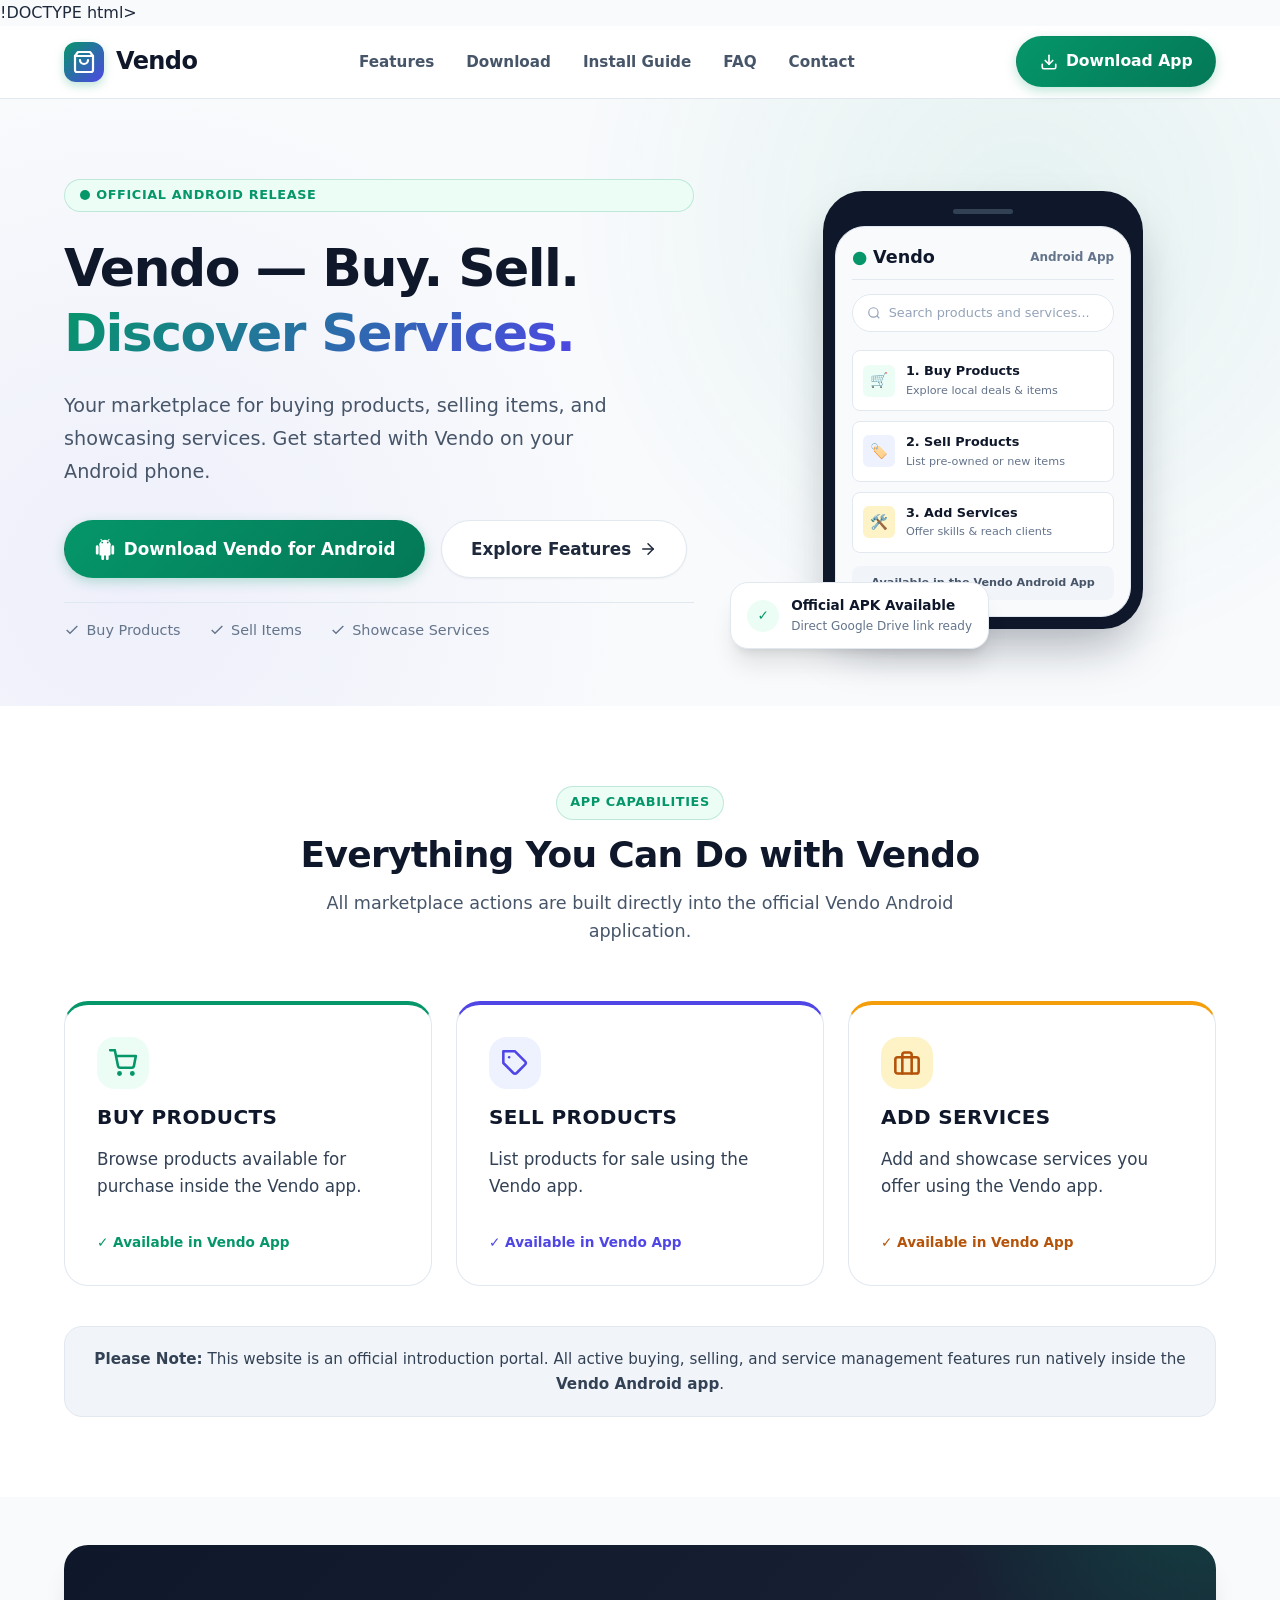
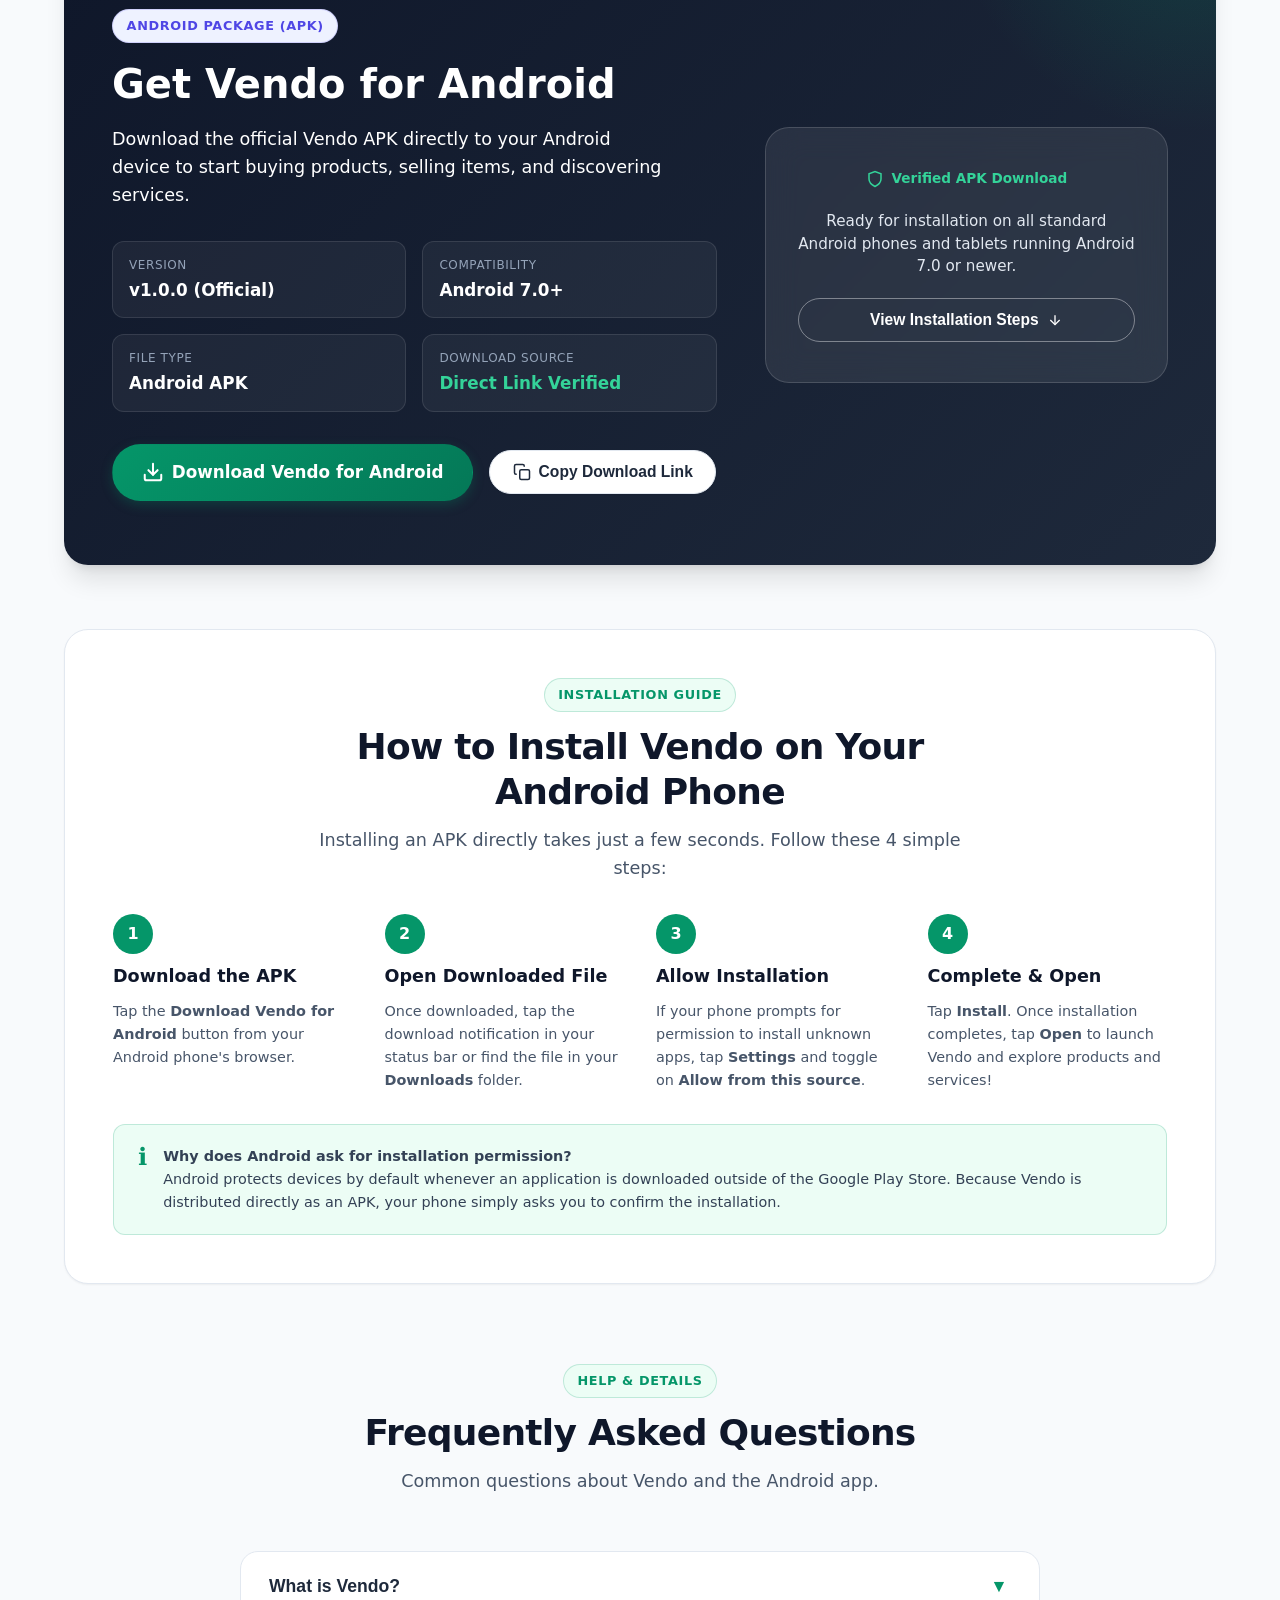
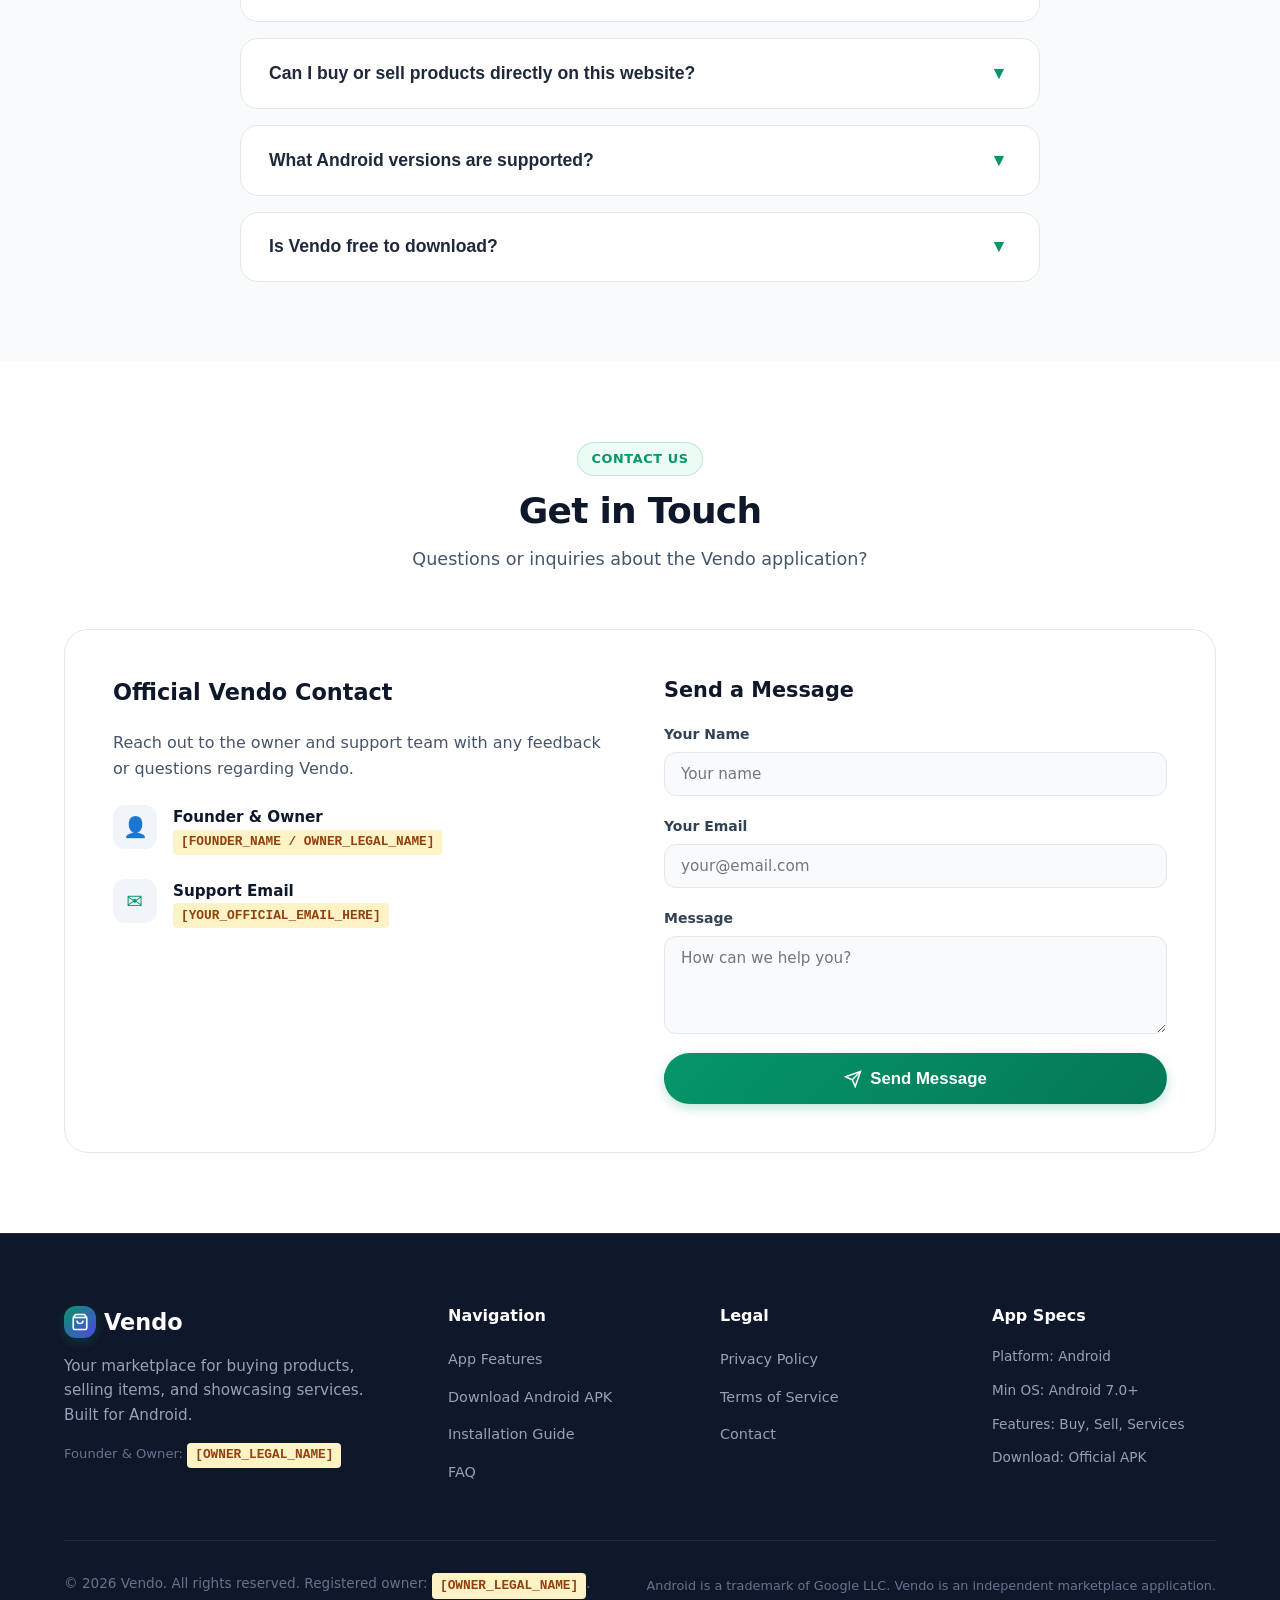
==== commit b3134112: "Update index.html" ====
--- a/index.html
+++ b/index.html
@@ -1,4 +1,4 @@
-<!DOCTYPE html>
+<meta name="google-site-verification" content="2PRnKHUYBWaQ-nK1w0OH1TSiAPUvmEI92KbNc8QHR7M" />!DOCTYPE html>
 <html lang="en">
 <head>
   <meta charset="UTF-8">
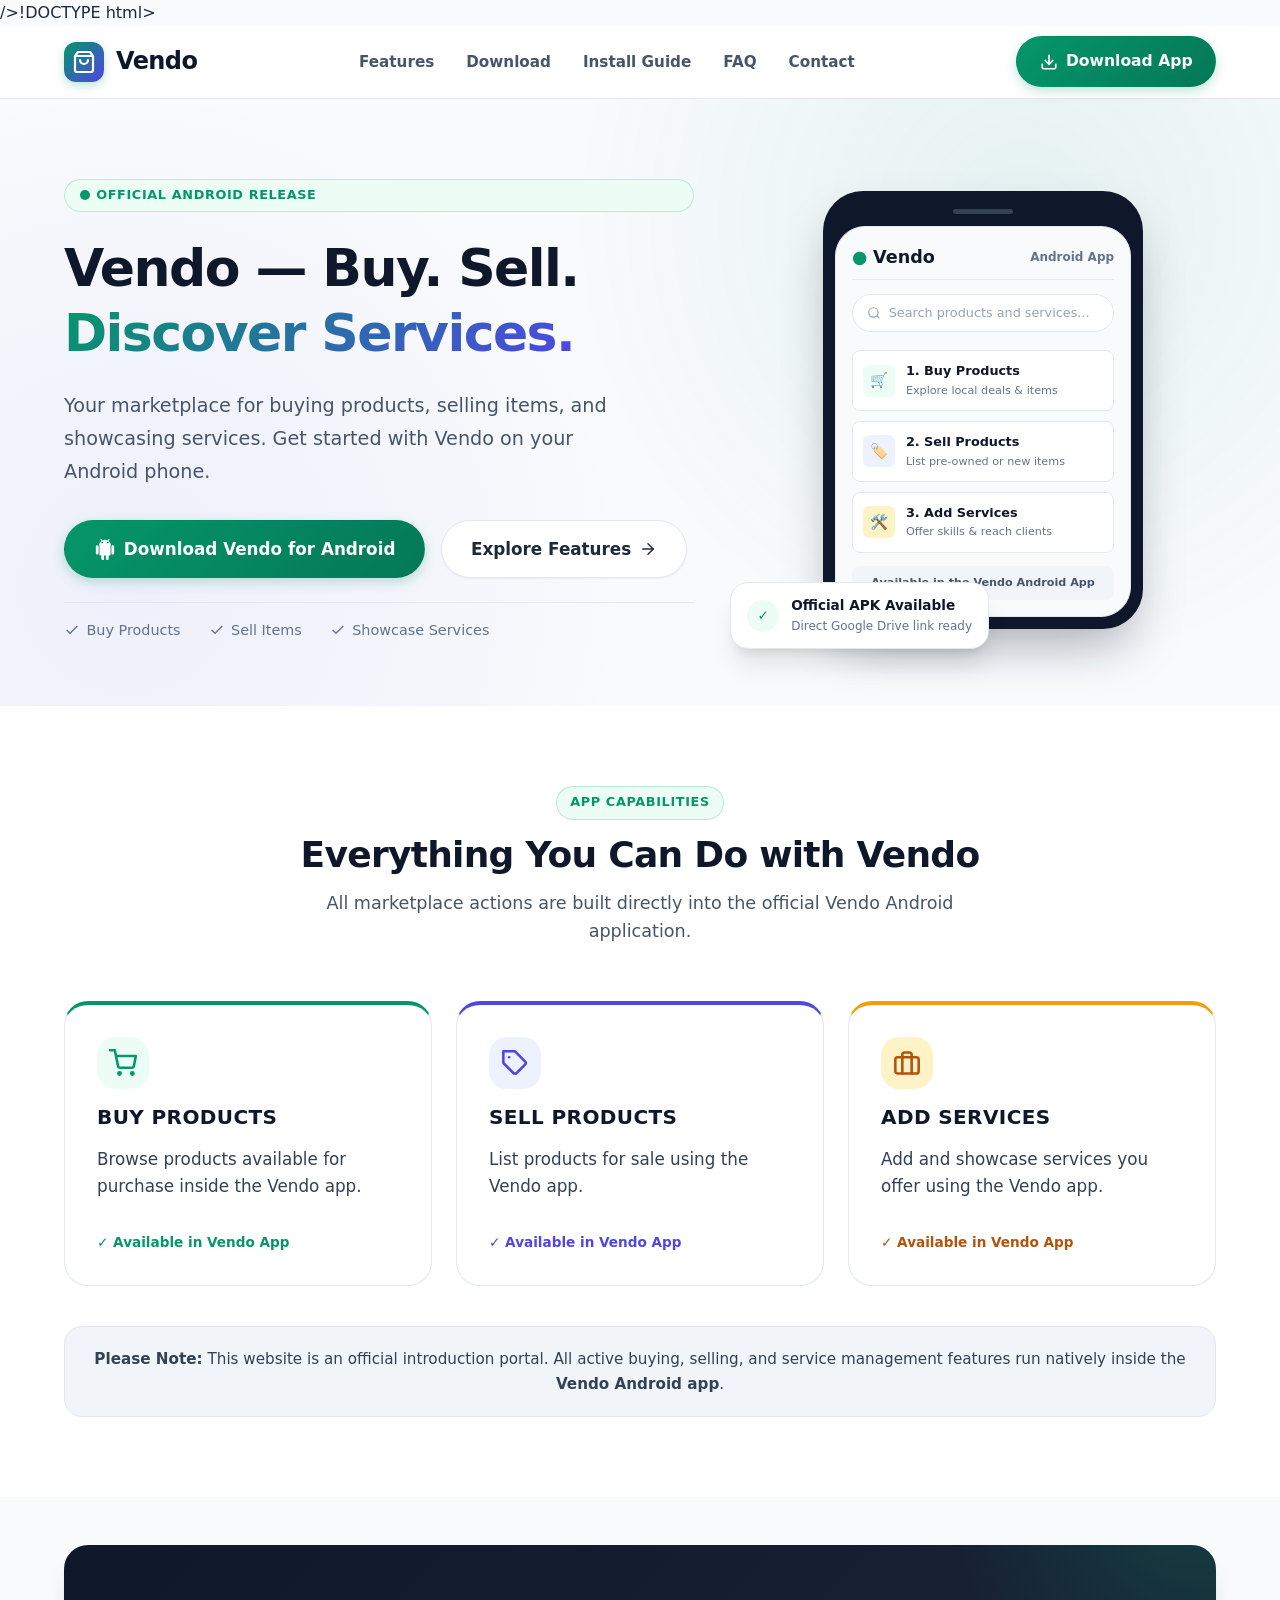
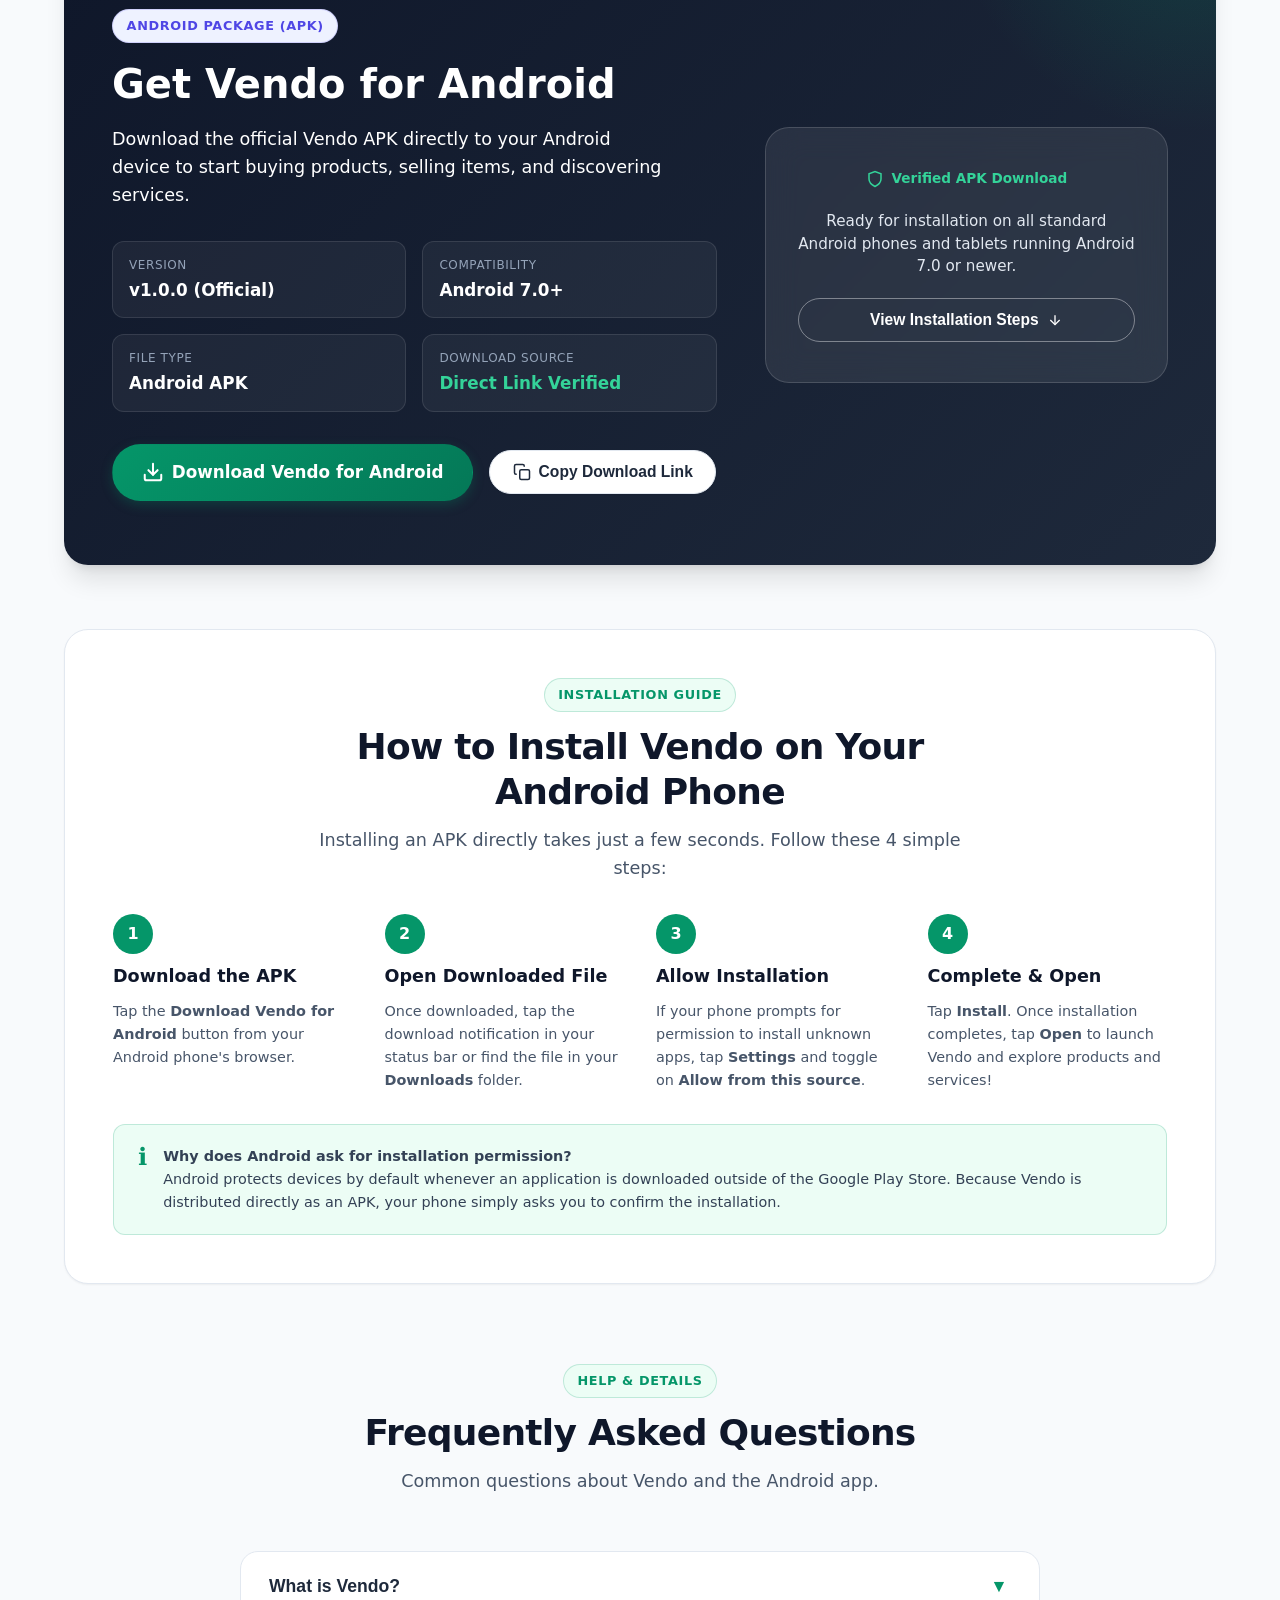
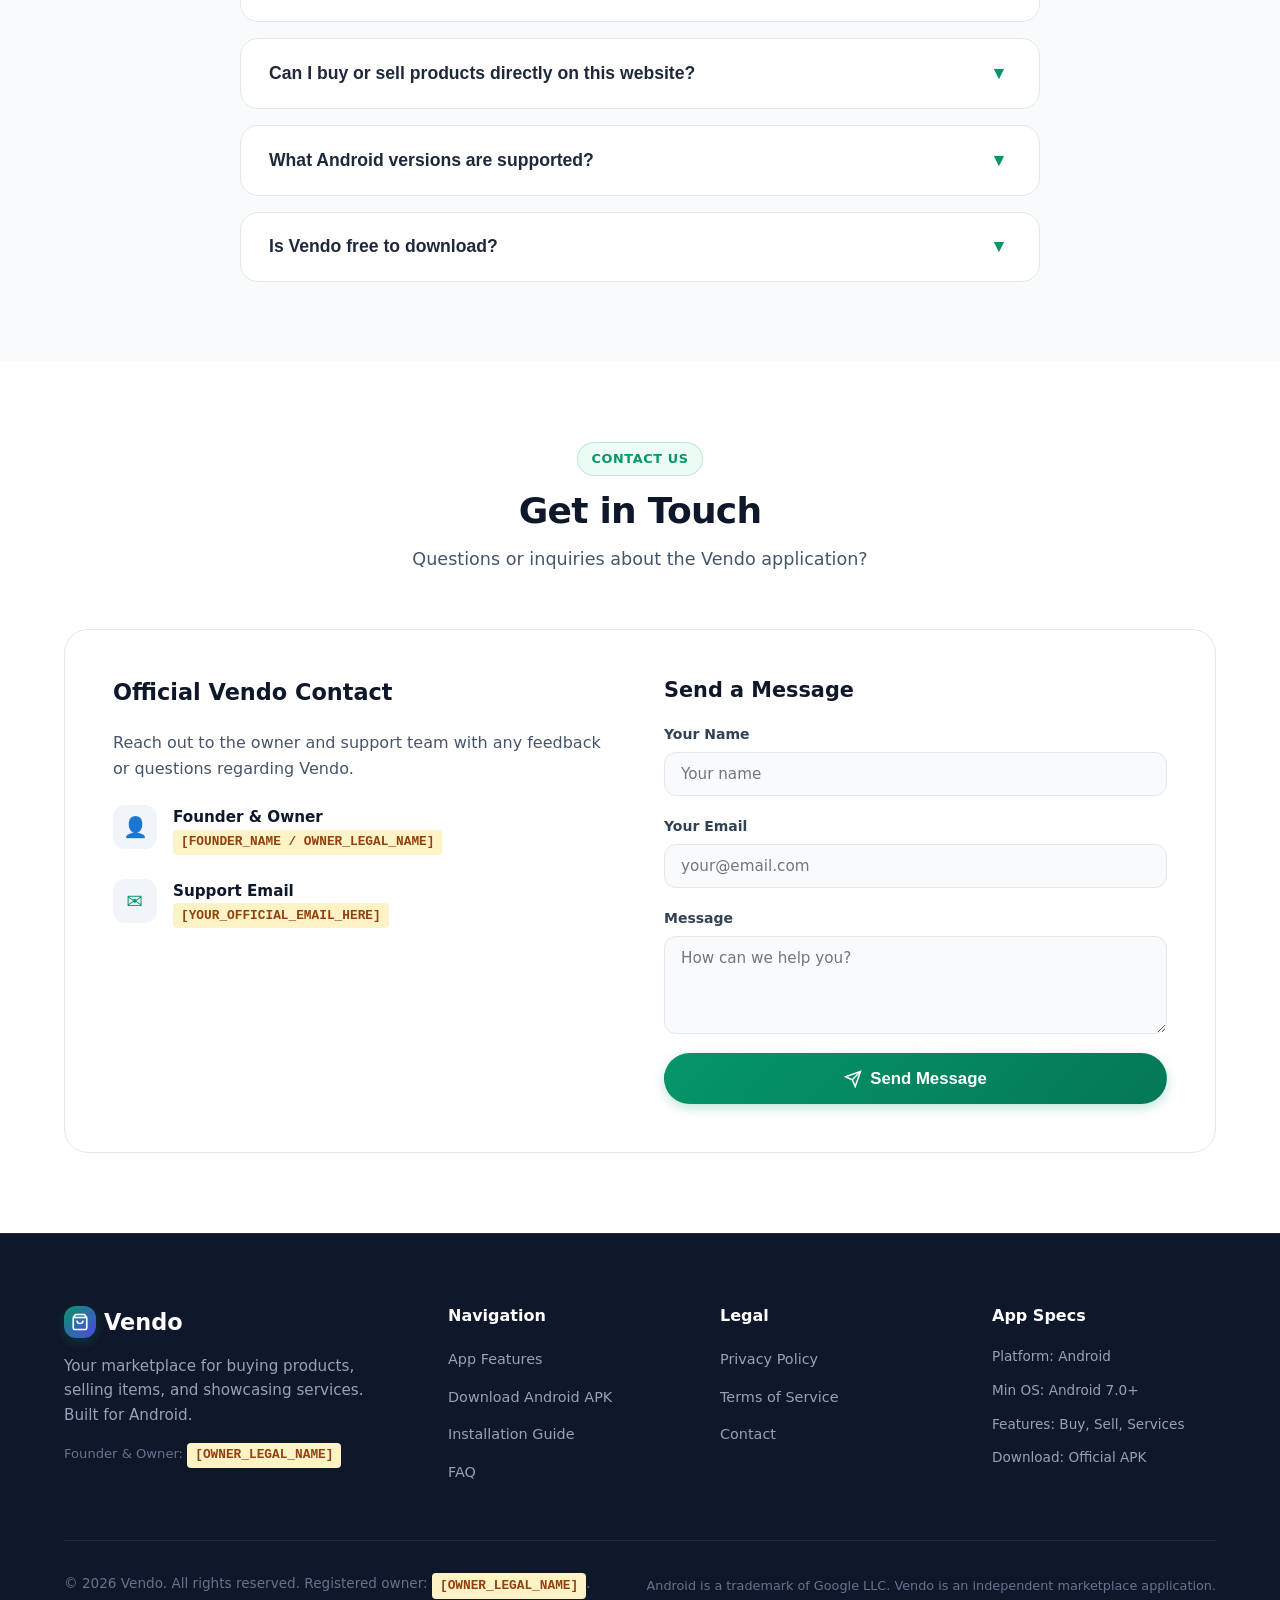
==== commit 32e8fda6: "Update index.html" ====
--- a/index.html
+++ b/index.html
@@ -1,10 +1,11 @@
-<meta name="google-site-verification" content="2PRnKHUYBWaQ-nK1w0OH1TSiAPUvmEI92KbNc8QHR7M" />!DOCTYPE html>
+/>!DOCTYPE html>
 <html lang="en">
 <head>
   <meta charset="UTF-8">
   <meta name="viewport" content="width=device-width, initial-scale=1.0">
   <meta name="description" content="Your marketplace for buying products, selling items, and showcasing services. Get started with Vendo on your Android phone.">
   <meta name="theme-color" content="#059669">
+  <meta name="google-site-verification" content="2PRnKHUYBWaQ-nK1w0OH1TSiAPUvmEI92KbNc8QHR7M" />
   <title>Vendo — Buy. Sell. Discover Services.</title>
   <link rel="stylesheet" href="styles.css">
 </head>
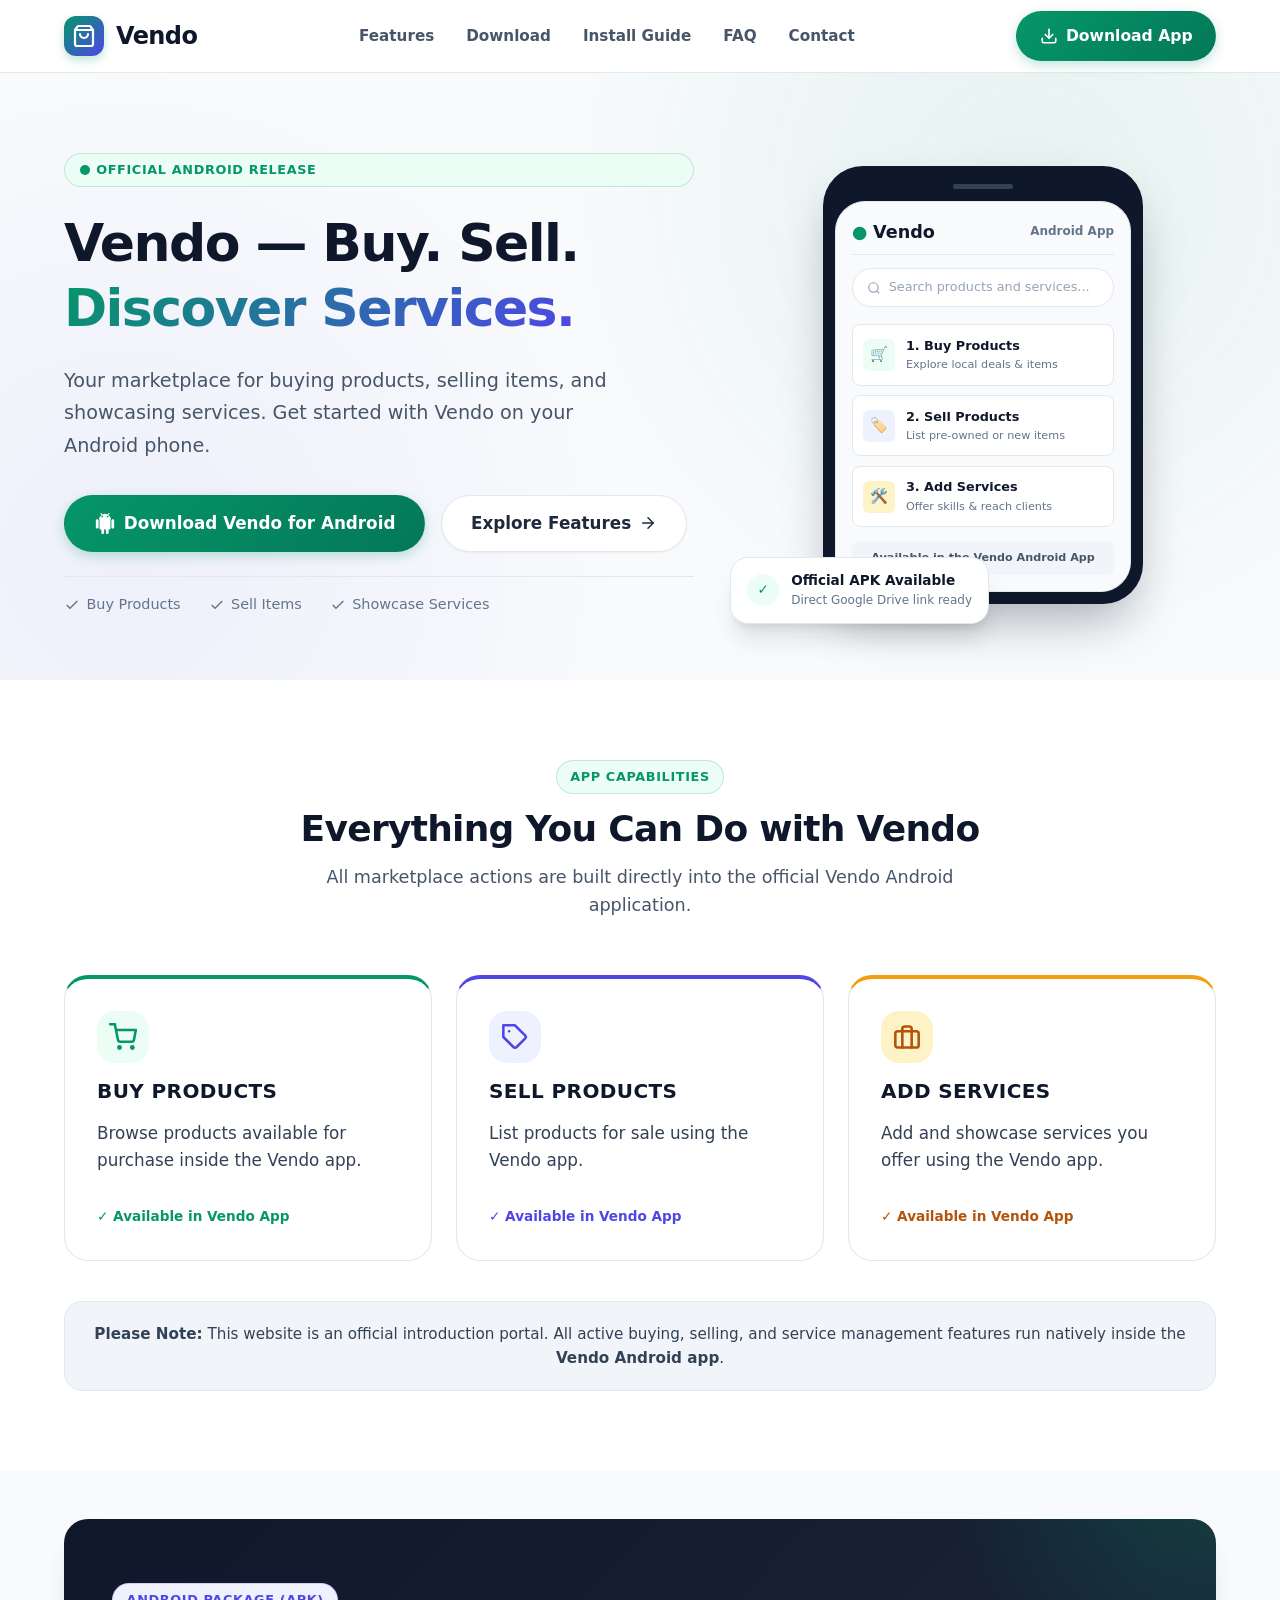
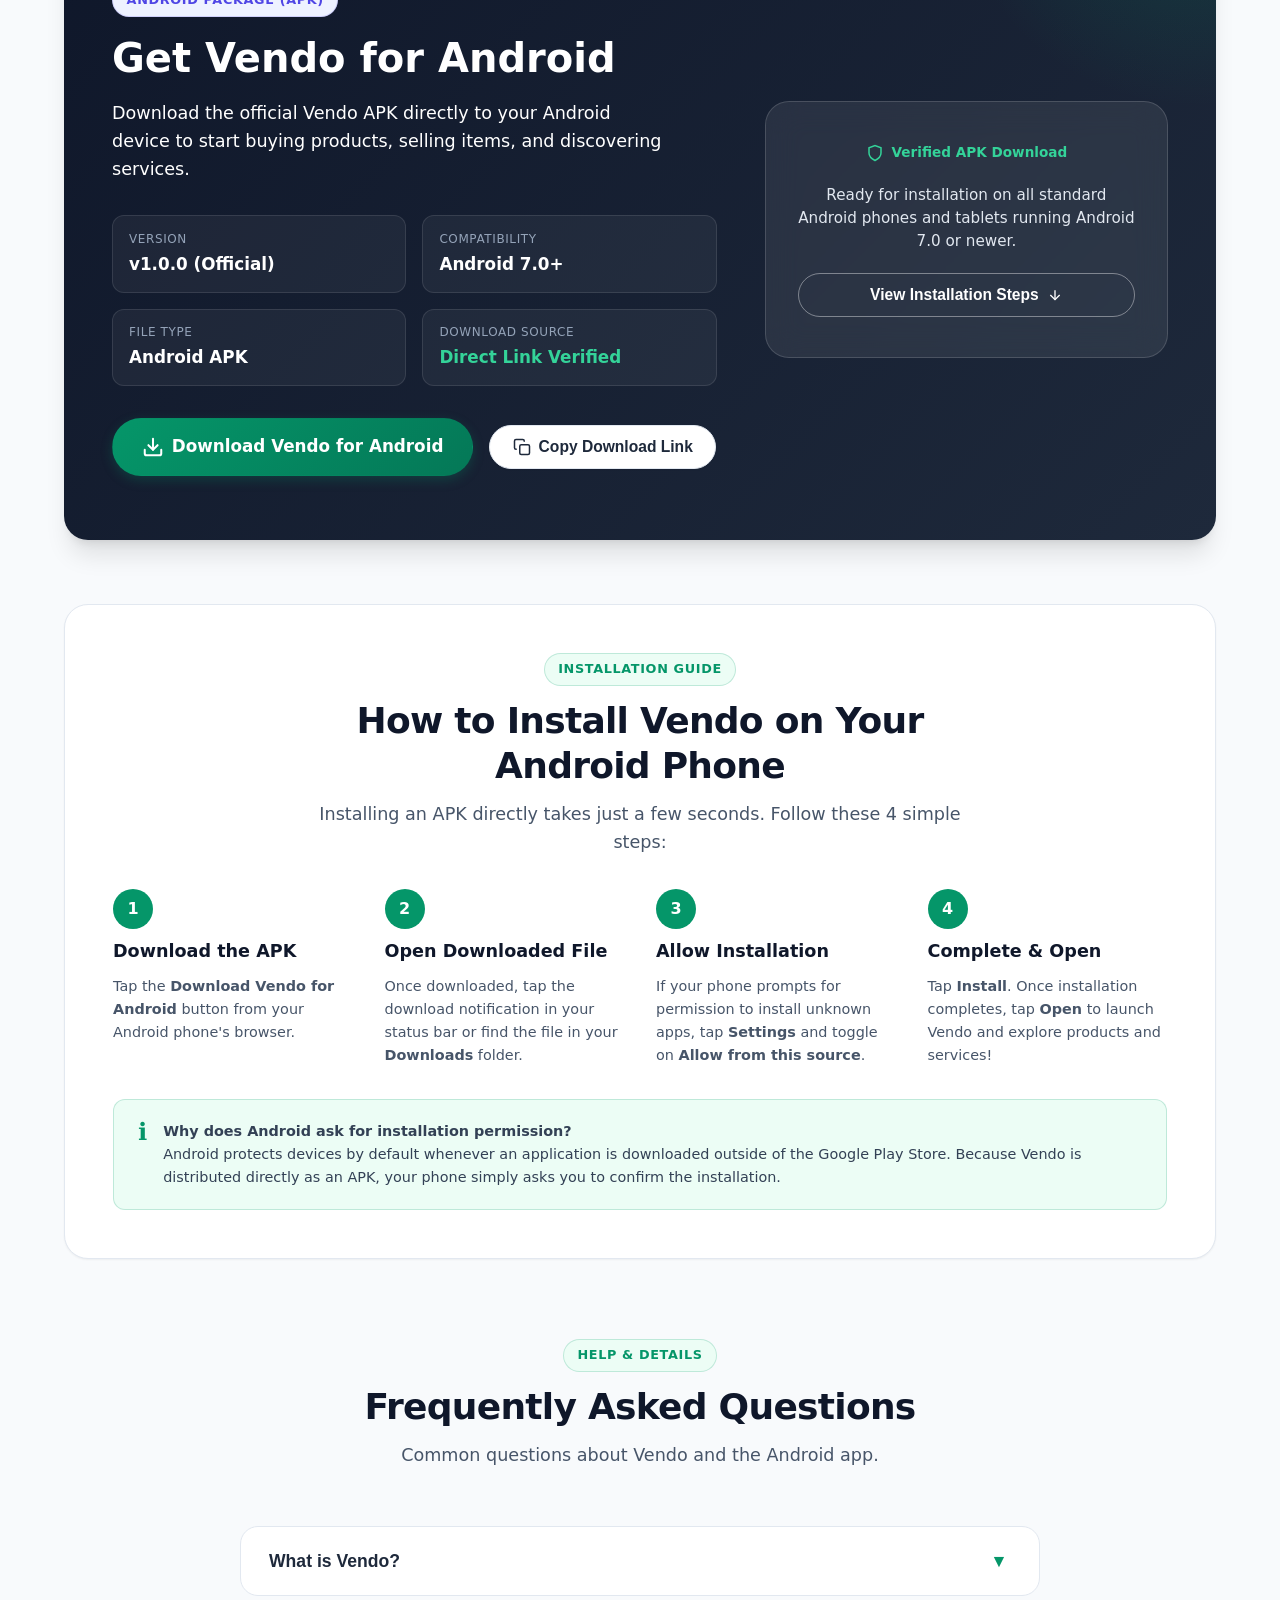
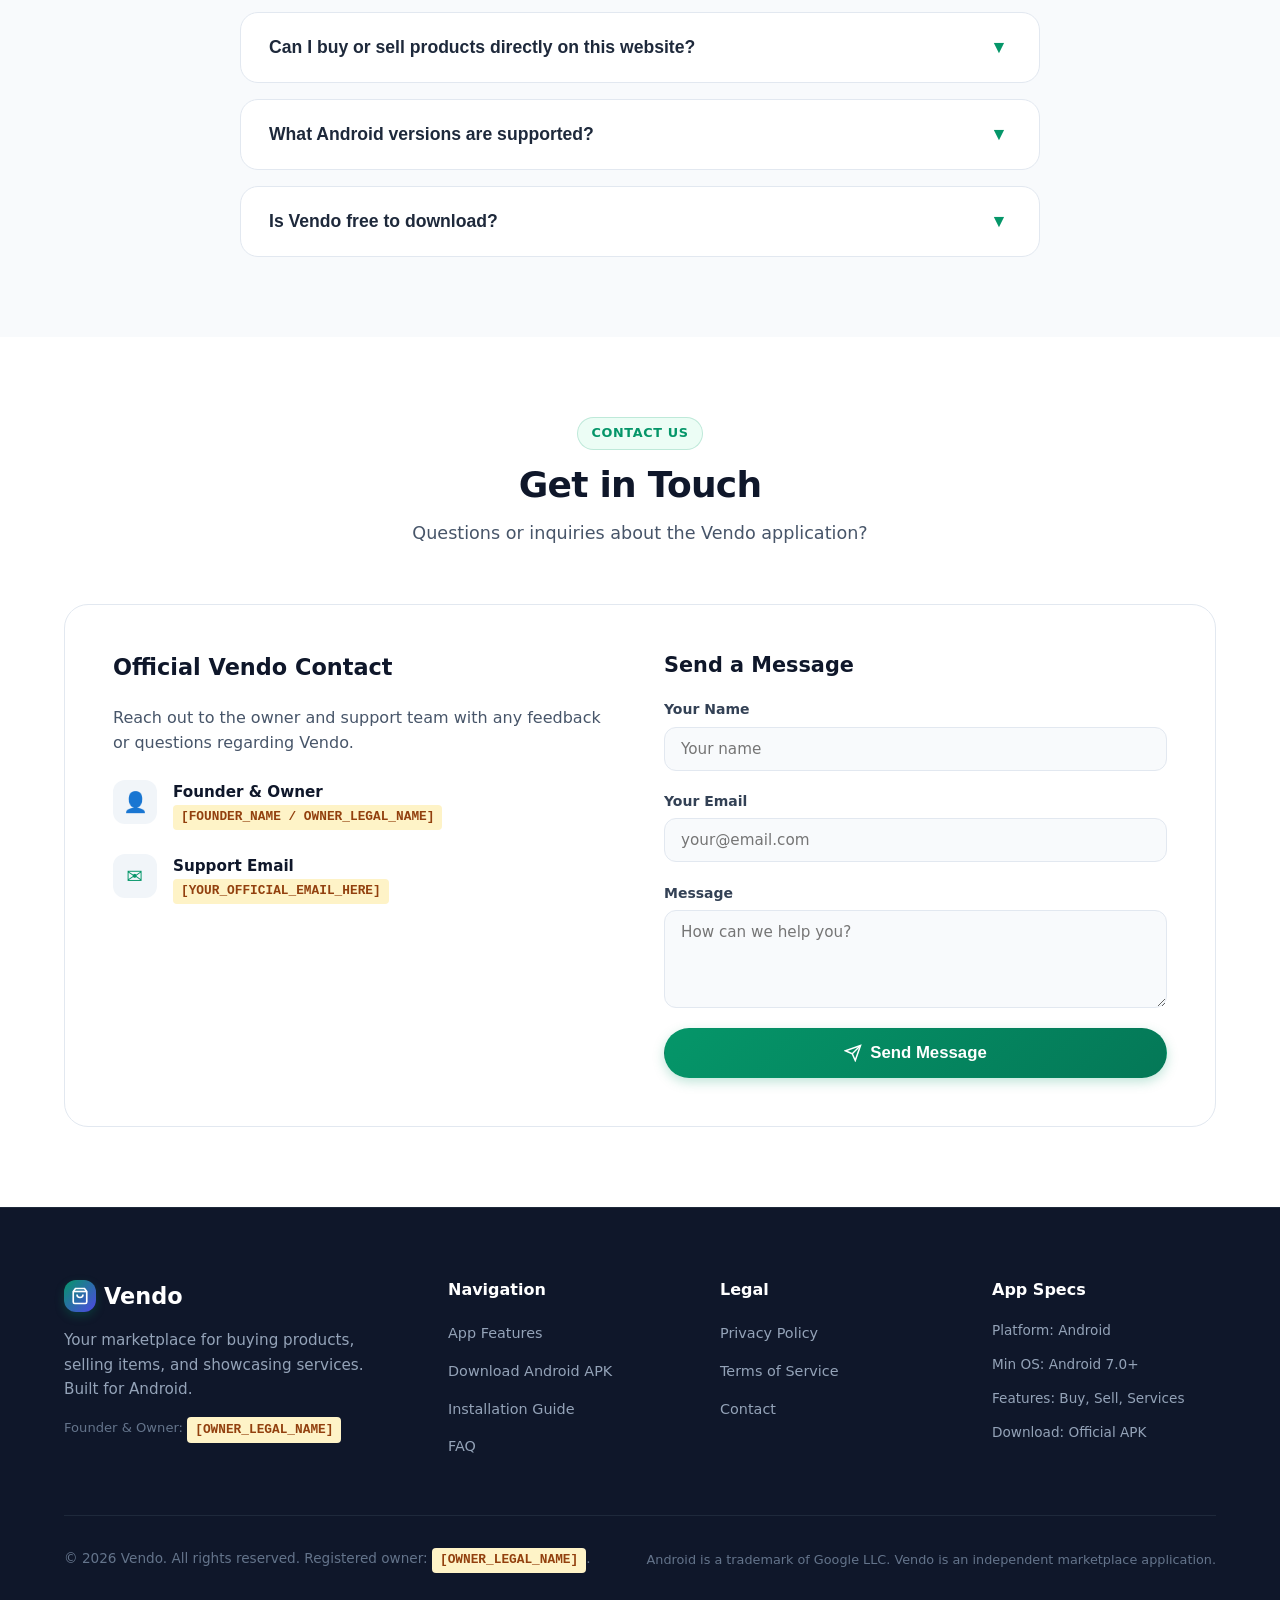
==== commit e36a8263: "Update index.html" ====
--- a/index.html
+++ b/index.html
@@ -1,4 +1,4 @@
-/>!DOCTYPE html>
+<!DOCTYPE html>
 <html lang="en">
 <head>
   <meta charset="UTF-8">
